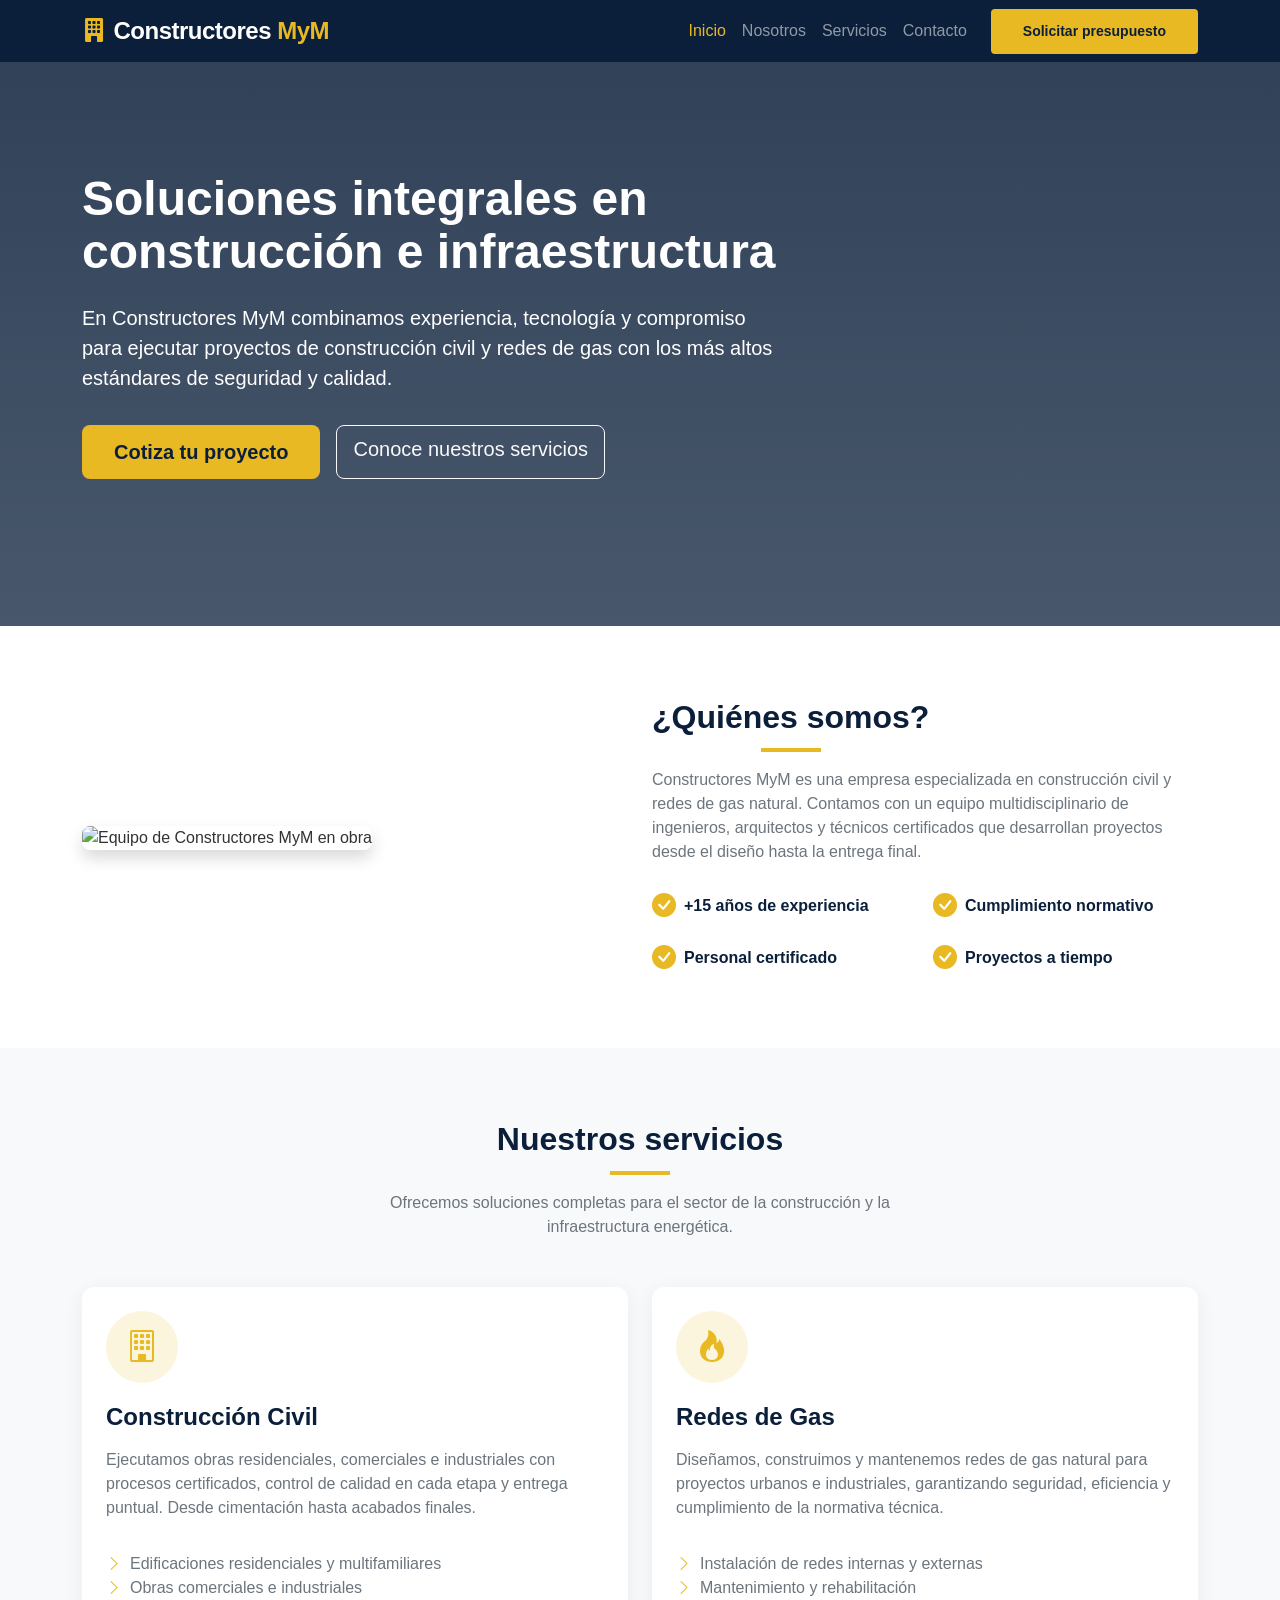
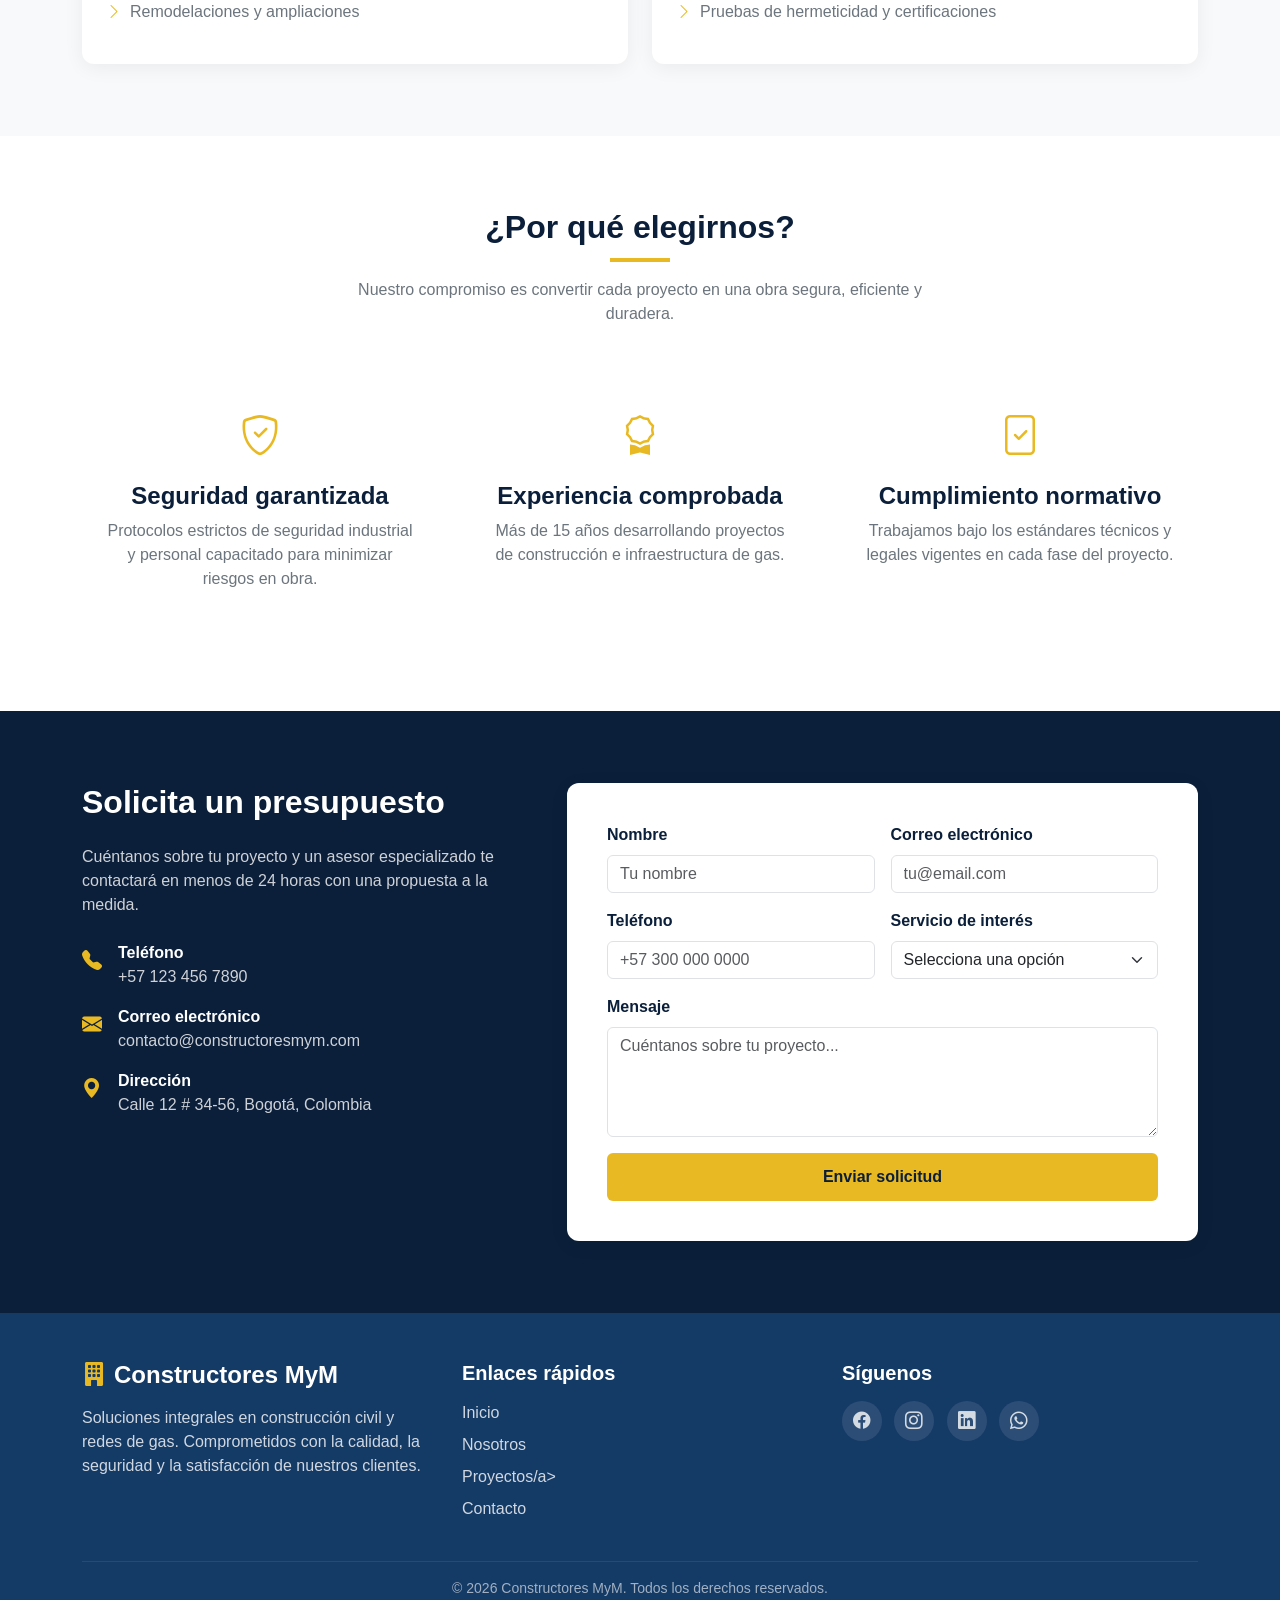
==== inicio/index.html @ 05b32c4f "guardar" ====
<!DOCTYPE html>
<html lang="es">
<head>
  <meta charset="UTF-8">
  <meta name="viewport" content="width=device-width, initial-scale=1.0">
  <title>Constructores MyM | Construcción Civil y Redes de Gas</title>
  <meta name="description" content="Constructores MyM: soluciones integrales en construcción civil e infraestructura de redes de gas. Experiencia, seguridad y cumplimiento normativo.">
  <link href="https://cdn.jsdelivr.net/npm/bootstrap@5.3.3/dist/css/bootstrap.min.css" rel="stylesheet">
  <link rel="stylesheet" href="https://cdn.jsdelivr.net/npm/bootstrap-icons@1.11.3/font/bootstrap-icons.min.css">
  <style>
    :root {
      --color-navy: #0b1f3a;
      --color-navy-light: #143a66;
      --color-gold: #e8b923;
      --color-gray: #6c757d;
      --color-light: #f8f9fa;
      --color-white: #ffffff;
    }
        .top-banner {
            background-color: var(--color-rojo);
            color: #FFFFFF;
            overflow: hidden;
            white-space: nowrap;
            padding: 4px 0;
            font-size: 0.75rem;
            font-weight: 600;
            letter-spacing: 0.5px;
        }
    
    body {
      font-family: 'Segoe UI', Tahoma, Geneva, Verdana, sans-serif;
      color: #333;
      background-color: var(--color-white);
    }

    .bg-navy { background-color: var(--color-navy) !important; }
    .bg-navy-light { background-color: var(--color-navy-light) !important; }
    .bg-gold { background-color: var(--color-gold) !important; }
    .text-gold { color: var(--color-gold) !important; }
    .text-navy { color: var(--color-navy) !important; }
    .text-gray { color: var(--color-gray) !important; }

    .navbar-brand {
      font-weight: 700;
      font-size: 1.5rem;
      letter-spacing: -0.5px;
    }

    .nav-link {
      font-weight: 500;
      transition: color 0.2s ease;
    }

    .nav-link:hover, .nav-link.active {
      color: var(--color-gold) !important;
    }

    .hero {
      position: relative;
      min-height: 600px;
      background: linear-gradient(rgba(11, 31, 58, 0.85), rgba(11, 31, 58, 0.75)), url('https://images.unsplash.com/photo-1504307651254-35680f356dfd?ixlib=rb-4.0.3&auto=format&fit=crop&w=1920&q=80') center/cover no-repeat;
      display: flex;
      align-items: center;
      color: var(--color-white);
    }

    .hero-title {
      font-size: 3rem;
      font-weight: 800;
      line-height: 1.1;
      margin-bottom: 1.5rem;
    }

    .hero-lead {
      font-size: 1.25rem;
      font-weight: 300;
      max-width: 700px;
      margin-bottom: 2rem;
    }

    .btn-gold {
      background-color: var(--color-gold);
      color: var(--color-navy);
      font-weight: 700;
      padding: 0.75rem 2rem;
      border: none;
      transition: transform 0.2s ease, box-shadow 0.2s ease;
    }

    .btn-gold:hover {
      transform: translateY(-2px);
      box-shadow: 0 8px 20px rgba(232, 185, 35, 0.35);
      color: var(--color-navy);
    }

    .btn-outline-navy {
      color: var(--color-navy);
      border: 2px solid var(--color-navy);
      font-weight: 600;
      padding: 0.6rem 1.5rem;
      transition: all 0.2s ease;
    }

    .btn-outline-navy:hover {
      background-color: var(--color-navy);
      color: var(--color-white);
    }

    .section-title {
      font-weight: 800;
      color: var(--color-navy);
      position: relative;
      display: inline-block;
      margin-bottom: 1rem;
    }

    .section-title::after {
      content: '';
      display: block;
      width: 60px;
      height: 4px;
      background-color: var(--color-gold);
      margin: 0.75rem auto 0;
    }

    .service-card {
      border: none;
      border-radius: 0.75rem;
      box-shadow: 0 4px 20px rgba(0, 0, 0, 0.06);
      transition: transform 0.25s ease, box-shadow 0.25s ease;
      height: 100%;
    }

    .service-card:hover {
      transform: translateY(-6px);
      box-shadow: 0 12px 30px rgba(0, 0, 0, 0.12);
    }

    .service-icon {
      width: 72px;
      height: 72px;
      border-radius: 50%;
      background-color: rgba(232, 185, 35, 0.15);
      color: var(--color-gold);
      display: flex;
      align-items: center;
      justify-content: center;
      font-size: 2rem;
      margin-bottom: 1.25rem;
    }

    .why-card {
      text-align: center;
      padding: 2rem 1.5rem;
    }

    .why-icon {
      font-size: 2.5rem;
      color: var(--color-gold);
      margin-bottom: 1rem;
    }

    .contact-form {
      background-color: var(--color-white);
      border-radius: 0.75rem;
      box-shadow: 0 4px 20px rgba(0, 0, 0, 0.06);
      padding: 2.5rem;
    }

    .form-control:focus {
      border-color: var(--color-gold);
      box-shadow: 0 0 0 0.25rem rgba(232, 185, 35, 0.25);
    }

    footer {
      color: rgba(255, 255, 255, 0.8);
    }

    footer a {
      color: rgba(255, 255, 255, 0.8);
      text-decoration: none;
      transition: color 0.2s ease;
    }

    footer a:hover {
      color: var(--color-gold);
    }

    .social-icon {
      width: 40px;
      height: 40px;
      border-radius: 50%;
      background-color: rgba(255, 255, 255, 0.1);
      display: inline-flex;
      align-items: center;
      justify-content: center;
      font-size: 1.1rem;
      margin-right: 0.5rem;
      transition: background-color 0.2s ease, color 0.2s ease;
    }

    .social-icon:hover {
      background-color: var(--color-gold);
      color: var(--color-navy);
    }

    @media (max-width: 768px) {
      .hero-title {
        font-size: 2.25rem;
      }
      .hero-lead {
        font-size: 1.1rem;
      }
      .hero {
        min-height: 500px;
      }
    }
  </style>
</head>
<body>
      <div class="top-banner">
        <div class="marquee-track">
            <!-- Se duplica el contenido para lograr el loop infinito sin saltos -->
            <span>servimos con el corazon</span>
            <span>servimos con el corazon</span>
            <span>servimos con el corazon</span>
            <span>servimos con el corazon</span>
            <span>servimos con el corazon</span>
            <span>servimos con el corazon</span>
            <span>servimos con el corazon</span>
            <span>servimos con el corazon</span>
            <span>servimos con el corazon</span>
            <span>servimos con el corazon</span>
            <span>servimos con el corazon</span>
            <span>servimos con el corazon</span>
        </div>
    </div>
  <!-- Navbar -->
  <nav class="navbar navbar-expand-lg navbar-dark bg-navy fixed-top">
    <div class="container">
      <a class="navbar-brand" href="#">
        <i class="bi bi-building-fill text-gold me-2"></i>Constructores <span class="text-gold">MyM</span>
      </a>
      <button class="navbar-toggler" type="button" data-bs-toggle="collapse" data-bs-target="#navbarNav">
        <span class="navbar-toggler-icon"></span>
      </button>
      <div class="collapse navbar-collapse" id="navbarNav">
        <ul class="navbar-nav ms-auto">
          <li class="nav-item"><a class="nav-link active" href="#inicio">Inicio</a></li>
          <li class="nav-item"><a class="nav-link" href="#nosotros">Nosotros</a></li>
          <li class="nav-item"><a class="nav-link" href="#servicios">Servicios</a></li>
          <li class="nav-item"><a class="nav-link" href="#contacto">Contacto</a></li>
        </ul>
        <a href="#contacto" class="btn btn-gold btn-sm ms-lg-3 mt-2 mt-lg-0">Solicitar presupuesto</a>
      </div>
    </div>
  </nav>

  <!-- Hero Section -->
  <section id="inicio" class="hero">
    <div class="container">
      <div class="row">
        <div class="col-lg-8">
          <h1 class="hero-title">Soluciones integrales en construcción e infraestructura</h1>
          <p class="hero-lead">
            En Constructores MyM combinamos experiencia, tecnología y compromiso para ejecutar proyectos de construcción civil y redes de gas con los más altos estándares de seguridad y calidad.
          </p>
          <div class="d-flex flex-wrap gap-3">
            <a href="#contacto" class="btn btn-gold btn-lg">Cotiza tu proyecto</a>
            <a href="#servicios" class="btn btn-outline-light btn-lg">Conoce nuestros servicios</a>
          </div>
        </div>
      </div>
    </div>
  </section>

  <!-- Nosotros -->
  <section id="nosotros" class="py-5">
    <div class="container py-4">
      <div class="row align-items-center">
        <div class="col-lg-6 mb-4 mb-lg-0">
          <img src="https://images.unsplash.com/photo-1581578731117-104f2a41248b?ixlib=rb-4.0.3&auto=format&fit=crop&w=800&q=80" alt="Equipo de Constructores MyM en obra" class="img-fluid rounded-3 shadow">
        </div>
        <div class="col-lg-6">
          <h2 class="section-title text-start">¿Quiénes somos?</h2>
          <p class="text-gray mb-4">
            Constructores MyM es una empresa especializada en construcción civil y redes de gas natural. Contamos con un equipo multidisciplinario de ingenieros, arquitectos y técnicos certificados que desarrollan proyectos desde el diseño hasta la entrega final.
          </p>
          <div class="row g-3">
            <div class="col-6">
              <div class="d-flex align-items-center">
                <i class="bi bi-check-circle-fill text-gold fs-4 me-2"></i>
                <span class="fw-semibold text-navy">+15 años de experiencia</span>
              </div>
            </div>
            <div class="col-6">
              <div class="d-flex align-items-center">
                <i class="bi bi-check-circle-fill text-gold fs-4 me-2"></i>
                <span class="fw-semibold text-navy">Cumplimiento normativo</span>
              </div>
            </div>
            <div class="col-6">
              <div class="d-flex align-items-center">
                <i class="bi bi-check-circle-fill text-gold fs-4 me-2"></i>
                <span class="fw-semibold text-navy">Personal certificado</span>
              </div>
            </div>
            <div class="col-6">
              <div class="d-flex align-items-center">
                <i class="bi bi-check-circle-fill text-gold fs-4 me-2"></i>
                <span class="fw-semibold text-navy">Proyectos a tiempo</span>
              </div>
            </div>
          </div>
        </div>
      </div>
    </div>
  </section>

  <!-- Servicios -->
  <section id="servicios" class="py-5 bg-light">
    <div class="container py-4">
      <div class="text-center mb-5">
        <h2 class="section-title">Nuestros servicios</h2>
        <p class="text-gray mx-auto" style="max-width: 600px;">
          Ofrecemos soluciones completas para el sector de la construcción y la infraestructura energética.
        </p>
      </div>
      <div class="row g-4">
        <div class="col-md-6">
          <div class="card service-card p-4">
            <div class="service-icon">
              <i class="bi bi-building"></i>
            </div>
            <h3 class="h4 text-navy fw-bold mb-3">Construcción Civil</h3>
            <p class="text-gray">
              Ejecutamos obras residenciales, comerciales e industriales con procesos certificados, control de calidad en cada etapa y entrega puntual. Desde cimentación hasta acabados finales.
            </p>
            <ul class="list-unstyled mt-3 text-gray">
              <li><i class="bi bi-chevron-right text-gold me-2"></i>Edificaciones residenciales y multifamiliares</li>
              <li><i class="bi bi-chevron-right text-gold me-2"></i>Obras comerciales e industriales</li>
              <li><i class="bi bi-chevron-right text-gold me-2"></i>Remodelaciones y ampliaciones</li>
            </ul>
          </div>
        </div>
        <div class="col-md-6">
          <div class="card service-card p-4">
            <div class="service-icon">
              <i class="bi bi-fire"></i>
            </div>
            <h3 class="h4 text-navy fw-bold mb-3">Redes de Gas</h3>
            <p class="text-gray">
              Diseñamos, construimos y mantenemos redes de gas natural para proyectos urbanos e industriales, garantizando seguridad, eficiencia y cumplimiento de la normativa técnica.
            </p>
            <ul class="list-unstyled mt-3 text-gray">
              <li><i class="bi bi-chevron-right text-gold me-2"></i>Instalación de redes internas y externas</li>
              <li><i class="bi bi-chevron-right text-gold me-2"></i>Mantenimiento y rehabilitación</li>
              <li><i class="bi bi-chevron-right text-gold me-2"></i>Pruebas de hermeticidad y certificaciones</li>
            </ul>
          </div>
        </div>
      </div>
    </div>
  </section>

  <!-- Por qué elegirnos -->
  <section class="py-5">
    <div class="container py-4">
      <div class="text-center mb-5">
        <h2 class="section-title">¿Por qué elegirnos?</h2>
        <p class="text-gray mx-auto" style="max-width: 600px;">
          Nuestro compromiso es convertir cada proyecto en una obra segura, eficiente y duradera.
        </p>
      </div>
      <div class="row g-4">
        <div class="col-md-4">
          <div class="why-card">
            <div class="why-icon"><i class="bi bi-shield-check"></i></div>
            <h4 class="text-navy fw-bold">Seguridad garantizada</h4>
            <p class="text-gray">Protocolos estrictos de seguridad industrial y personal capacitado para minimizar riesgos en obra.</p>
          </div>
        </div>
        <div class="col-md-4">
          <div class="why-card">
            <div class="why-icon"><i class="bi bi-award"></i></div>
            <h4 class="text-navy fw-bold">Experiencia comprobada</h4>
            <p class="text-gray">Más de 15 años desarrollando proyectos de construcción e infraestructura de gas.</p>
          </div>
        </div>
        <div class="col-md-4">
          <div class="why-card">
            <div class="why-icon"><i class="bi bi-file-check"></i></div>
            <h4 class="text-navy fw-bold">Cumplimiento normativo</h4>
            <p class="text-gray">Trabajamos bajo los estándares técnicos y legales vigentes en cada fase del proyecto.</p>
          </div>
        </div>
      </div>
    </div>
  </section>

  <!-- Contacto -->
  <section id="contacto" class="py-5 bg-navy text-white">
    <div class="container py-4">
      <div class="row g-5">
        <div class="col-lg-5">
          <h2 class="fw-bold mb-4">Solicita un presupuesto</h2>
          <p class="mb-4" style="color: rgba(255,255,255,0.8);">
            Cuéntanos sobre tu proyecto y un asesor especializado te contactará en menos de 24 horas con una propuesta a la medida.
          </p>
          <div class="d-flex align-items-start mb-3">
            <i class="bi bi-telephone-fill text-gold fs-5 me-3 mt-1"></i>
            <div>
              <div class="fw-semibold">Teléfono</div>
              <div style="color: rgba(255,255,255,0.8);">+57 123 456 7890</div>
            </div>
          </div>
          <div class="d-flex align-items-start mb-3">
            <i class="bi bi-envelope-fill text-gold fs-5 me-3 mt-1"></i>
            <div>
              <div class="fw-semibold">Correo electrónico</div>
              <div style="color: rgba(255,255,255,0.8);">contacto@constructoresmym.com</div>
            </div>
          </div>
          <div class="d-flex align-items-start">
            <i class="bi bi-geo-alt-fill text-gold fs-5 me-3 mt-1"></i>
            <div>
              <div class="fw-semibold">Dirección</div>
              <div style="color: rgba(255,255,255,0.8);">Calle 12 # 34-56, Bogotá, Colombia</div>
            </div>
          </div>
        </div>
        <div class="col-lg-7">
          <form class="contact-form">
            <div class="row g-3">
              <div class="col-md-6">
                <label for="nombre" class="form-label text-navy fw-semibold">Nombre</label>
                <input type="text" class="form-control" id="nombre" placeholder="Tu nombre" required>
              </div>
              <div class="col-md-6">
                <label for="email" class="form-label text-navy fw-semibold">Correo electrónico</label>
                <input type="email" class="form-control" id="email" placeholder="tu@email.com" required>
              </div>
              <div class="col-md-6">
                <label for="telefono" class="form-label text-navy fw-semibold">Teléfono</label>
                <input type="tel" class="form-control" id="telefono" placeholder="+57 300 000 0000">
              </div>
              <div class="col-md-6">
                <label for="servicio" class="form-label text-navy fw-semibold">Servicio de interés</label>
                <select class="form-select" id="servicio">
                  <option selected>Selecciona una opción</option>
                  <option>Construcción Civil</option>
                  <option>Redes de Gas</option>
                  <option>Otro</option>
                </select>
              </div>
              <div class="col-12">
                <label for="mensaje" class="form-label text-navy fw-semibold">Mensaje</label>
                <textarea class="form-control" id="mensaje" rows="4" placeholder="Cuéntanos sobre tu proyecto..."></textarea>
              </div>
              <div class="col-12">
                <button type="submit" class="btn btn-gold w-100">Enviar solicitud</button>
              </div>
            </div>
          </form>
        </div>
      </div>
    </div>
  </section>

  <!-- Footer -->
  <footer class="bg-navy-light pt-5 pb-4">
    <div class="container">
      <div class="row g-4">
        <div class="col-lg-4">
          <h4 class="fw-bold text-white mb-3">
            <i class="bi bi-building-fill text-gold me-2"></i>Constructores MyM
          </h4>
          <p>
            Soluciones integrales en construcción civil y redes de gas. Comprometidos con la calidad, la seguridad y la satisfacción de nuestros clientes.
          </p>
        </div>
        <div class="col-lg-4">
          <h5 class="fw-bold text-white mb-3">Enlaces rápidos</h5>
          <ul class="list-unstyled">
            <li class="mb-2"><a href="#inicio">Inicio</a></li>
            <li class="mb-2"><a href="#nosotros">Nosotros</a></li>
            <li class="mb-2"><a href="#servicios">Proyectos/a></li>
            <li class="mb-2"><a href="#contacto">Contacto</a></li>
          </ul>
        </div>
        <div class="col-lg-4">
          <h5 class="fw-bold text-white mb-3">Síguenos</h5>
          <a href="#" class="social-icon" aria-label="Facebook"><i class="bi bi-facebook"></i></a>
          <a href="#" class="social-icon" aria-label="Instagram"><i class="bi bi-instagram"></i></a>
          <a href="#" class="social-icon" aria-label="LinkedIn"><i class="bi bi-linkedin"></i></a>
          <a href="#" class="social-icon" aria-label="WhatsApp"><i class="bi bi-whatsapp"></i></a>
        </div>
      </div>
      <hr class="border-secondary mt-4">
      <div class="text-center small" style="color: rgba(255,255,255,0.6);">
        © 2026 Constructores MyM. Todos los derechos reservados.
      </div>
    </div>
  </footer>

  <script src="https://cdn.jsdelivr.net/npm/bootstrap@5.3.3/dist/js/bootstrap.bundle.min.js"></script>
</body>
</html>
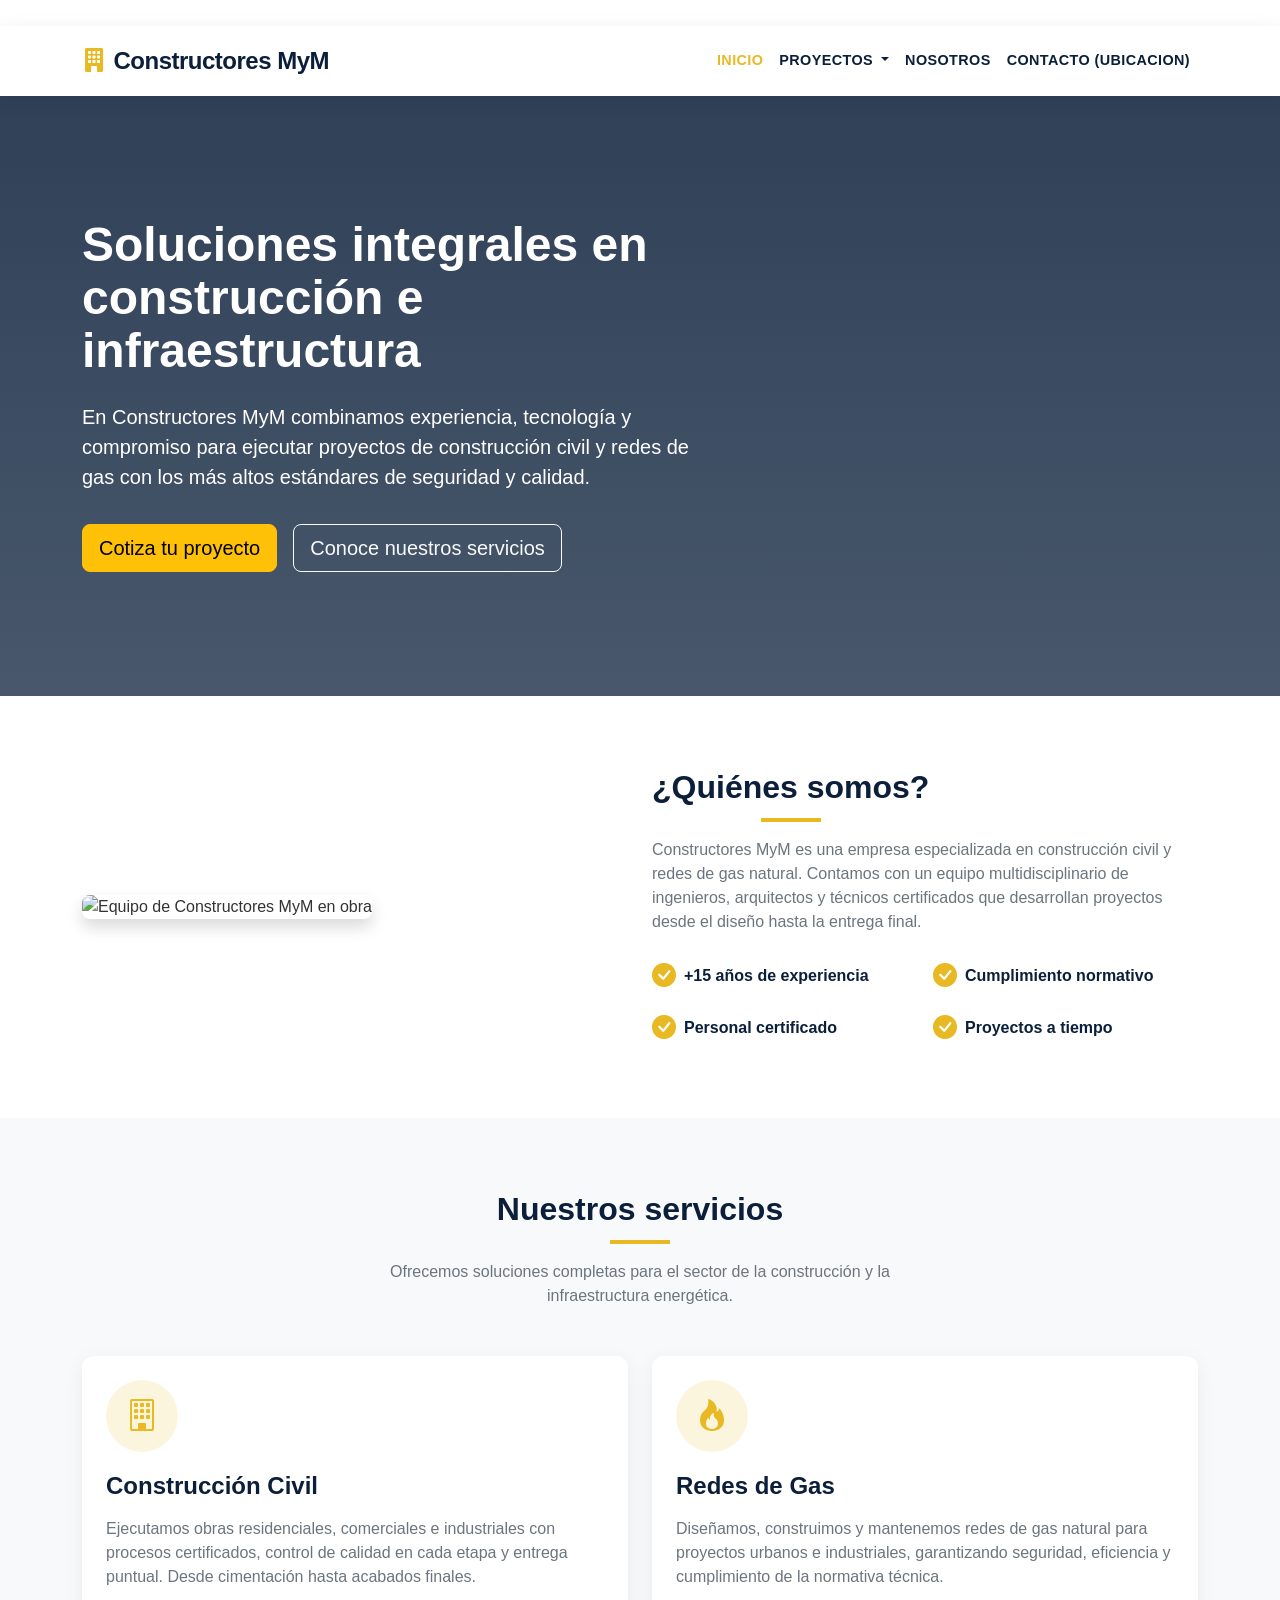
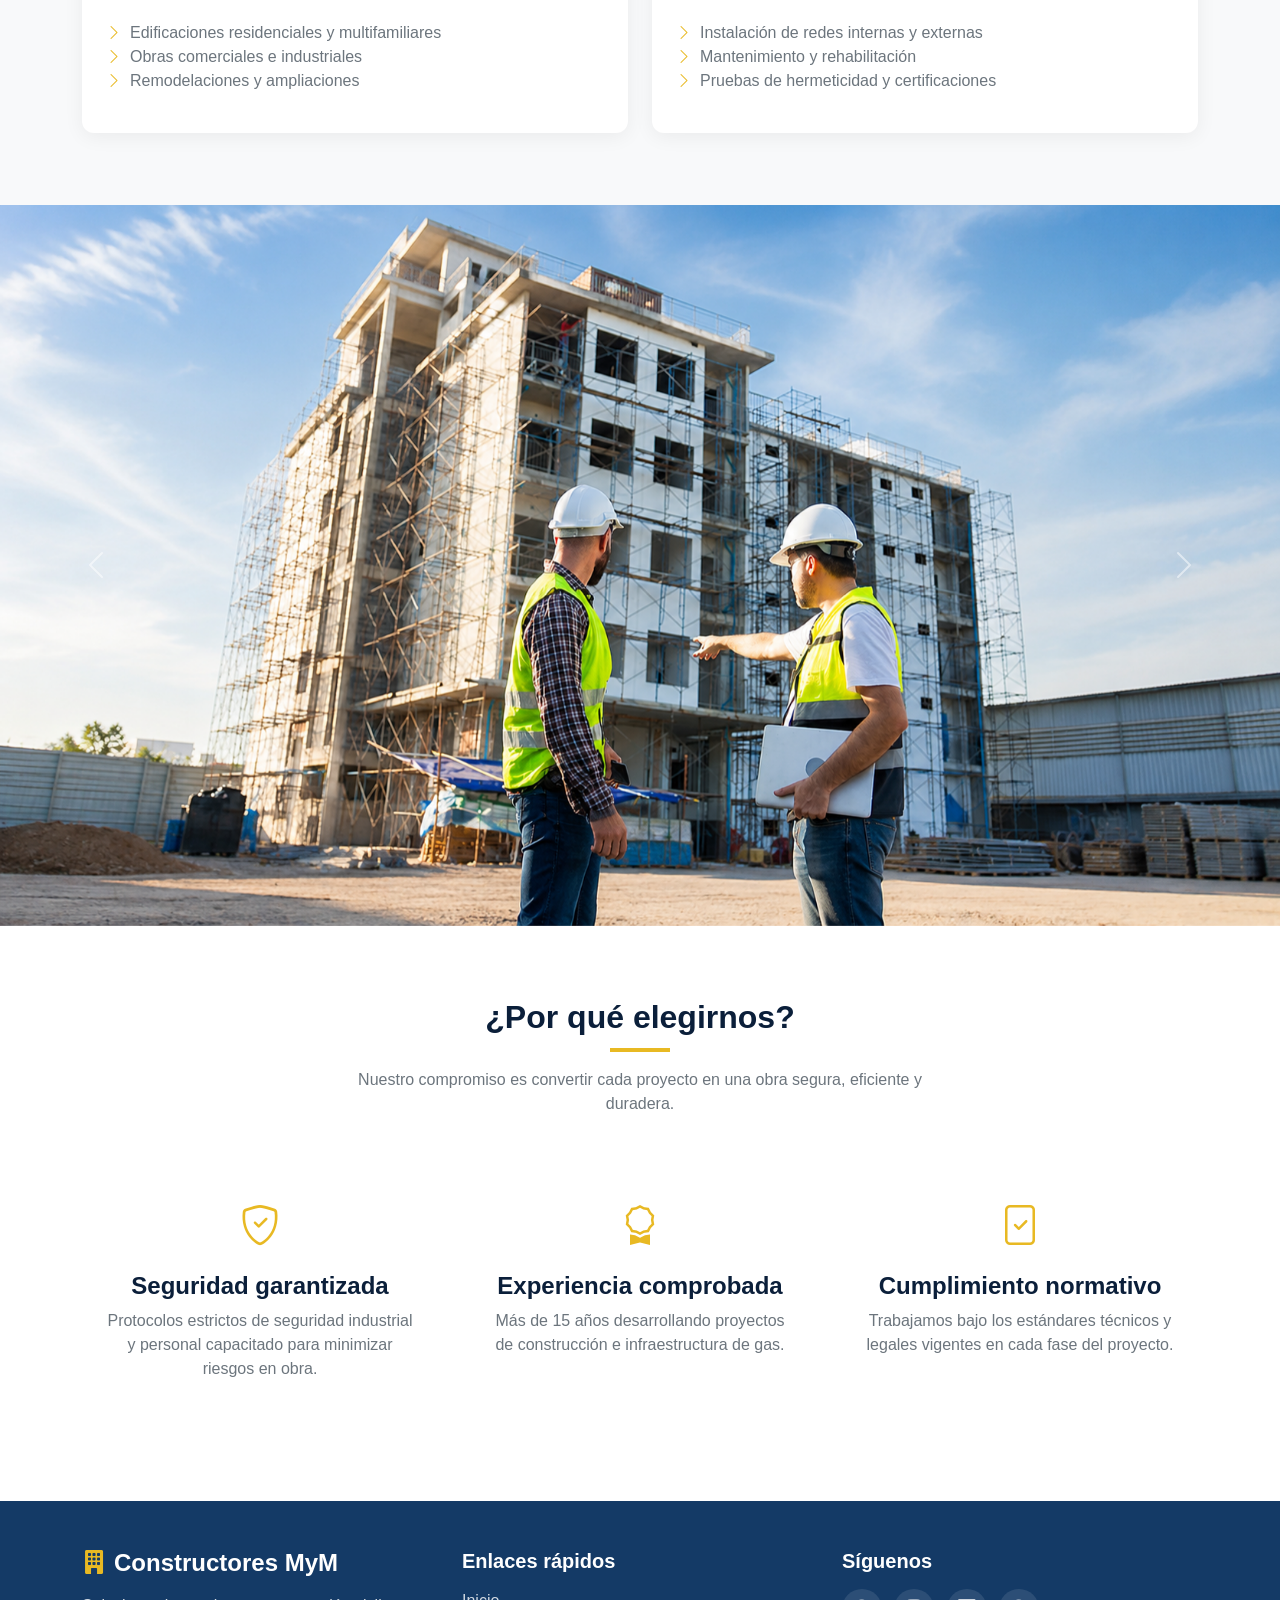
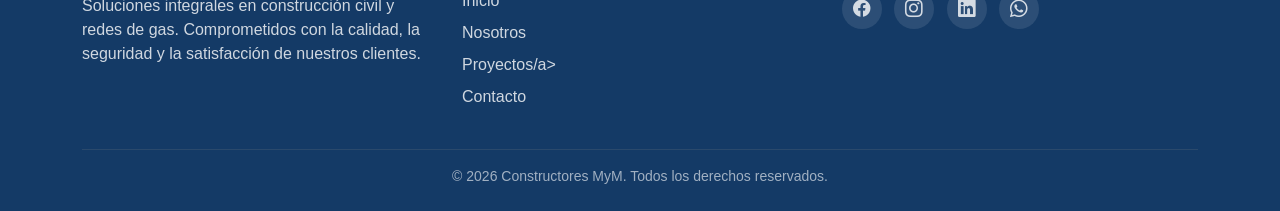
==== commit cab0d27d: "guardar" ====
--- a/inicio/index.html
+++ b/inicio/index.html
@@ -46,6 +46,22 @@
       letter-spacing: -0.5px;
     }
 
+    .main-navbar {
+      background-color: var(--color-white);
+      box-shadow: 0 4px 18px rgba(11, 31, 58, 0.08);
+      position: sticky;
+      top: 0;
+      z-index: 1030;
+    }
+
+    .main-navbar .navbar-brand {
+      color: var(--color-navy);
+    }
+
+    .main-navbar .navbar-brand i {
+      color: var(--color-gold);
+    }
+
     .nav-link {
       font-weight: 500;
       transition: color 0.2s ease;
@@ -53,6 +69,76 @@
 
     .nav-link:hover, .nav-link.active {
       color: var(--color-gold) !important;
+    }
+
+    .main-navbar .nav-link {
+      color: var(--color-navy);
+      font-weight: 700;
+      padding: 1rem 0.9rem;
+      text-transform: uppercase;
+      font-size: 0.9rem;
+      letter-spacing: 0.4px;
+    }
+
+    .main-navbar .dropdown-menu {
+      border: 0;
+      border-radius: 0;
+      box-shadow: 0 12px 30px rgba(11, 31, 58, 0.16);
+      padding: 0.55rem 0;
+      margin-top: 0;
+      min-width: 220px;
+    }
+
+    .main-navbar .dropdown-item {
+      color: var(--color-navy);
+      font-weight: 600;
+      padding: 0.7rem 1rem;
+    }
+
+    .main-navbar .dropdown-item:hover,
+    .main-navbar .dropdown-item:focus {
+      background-color: rgba(232, 185, 35, 0.16);
+      color: var(--color-navy);
+    }
+
+    .dropdown-submenu {
+      position: relative;
+    }
+
+    .dropdown-submenu > .dropdown-menu {
+      top: 0;
+      left: 100%;
+      margin-left: 0.1rem;
+    }
+
+    .dropdown-submenu > .dropdown-toggle::after {
+      float: right;
+      margin-top: 0.55rem;
+      transform: rotate(-90deg);
+    }
+
+    @media (min-width: 992px) {
+      .main-navbar .dropdown:hover > .dropdown-menu,
+      .dropdown-submenu:hover > .dropdown-menu {
+        display: block;
+      }
+    }
+
+    @media (max-width: 991.98px) {
+      .main-navbar .nav-link {
+        padding: 0.75rem 0;
+      }
+
+      .dropdown-submenu > .dropdown-menu {
+        position: static;
+        margin-left: 1rem;
+        box-shadow: none;
+        border-left: 3px solid var(--color-gold);
+      }
+
+      .dropdown-submenu > .dropdown-toggle::after {
+        transform: none;
+      }
     }
 
     .hero {
@@ -236,43 +322,92 @@
         </div>
     </div>
   <!-- Navbar -->
-  <nav class="navbar navbar-expand-lg navbar-dark bg-navy fixed-top">
+  <nav class="navbar navbar-expand-lg main-navbar">
     <div class="container">
-      <a class="navbar-brand" href="#">
-        <i class="bi bi-building-fill text-gold me-2"></i>Constructores <span class="text-gold">MyM</span>
+      <a class="navbar-brand d-flex align-items-center" href="#inicio">
+        <i class="bi bi-building-fill me-2"></i>
+        Constructores MyM
       </a>
-      <button class="navbar-toggler" type="button" data-bs-toggle="collapse" data-bs-target="#navbarNav">
+      <button class="navbar-toggler" type="button" data-bs-toggle="collapse" data-bs-target="#menuPrincipal" aria-controls="menuPrincipal" aria-expanded="false" aria-label="Abrir menu">
         <span class="navbar-toggler-icon"></span>
       </button>
-      <div class="collapse navbar-collapse" id="navbarNav">
-        <ul class="navbar-nav ms-auto">
-          <li class="nav-item"><a class="nav-link active" href="#inicio">Inicio</a></li>
-          <li class="nav-item"><a class="nav-link" href="#nosotros">Nosotros</a></li>
-          <li class="nav-item"><a class="nav-link" href="#servicios">Servicios</a></li>
-          <li class="nav-item"><a class="nav-link" href="#contacto">Contacto</a></li>
+      <div class="collapse navbar-collapse" id="menuPrincipal">
+        <ul class="navbar-nav ms-auto mb-2 mb-lg-0">
+          <li class="nav-item">
+            <a class="nav-link active" aria-current="page" href="#inicio">Inicio</a>
+          </li>
+          <li class="nav-item dropdown">
+            <a class="nav-link dropdown-toggle" href="#servicios" id="menuProyectos" role="button" data-bs-toggle="dropdown" aria-expanded="false">
+              Proyectos
+            </a>
+            <ul class="dropdown-menu" aria-labelledby="menuProyectos">
+              <li class="dropdown-submenu">
+                <a class="dropdown-item dropdown-toggle" href="#servicios">Calles</a>
+                <ul class="dropdown-menu">
+                  <li><a class="dropdown-item" href="#servicios">Pavimentacion</a></li>
+                  <li><a class="dropdown-item" href="#servicios">Andenes</a></li>
+                </ul>
+              </li>
+              <li class="dropdown-submenu">
+                <a class="dropdown-item dropdown-toggle" href="#servicios">Tuberias</a>
+                <ul class="dropdown-menu">
+                  <li><a class="dropdown-item" href="#servicios">Redes de gas</a></li>
+                  <li><a class="dropdown-item" href="#servicios">Redes hidraulicas</a></li>
+                </ul>
+              </li>
+              <li><a class="dropdown-item" href="#servicios">Otras cosas</a></li>
+            </ul>
+          </li>
+          <li class="nav-item">
+            <a class="nav-link" href="#nosotros">Nosotros</a>
+          </li>
+          <li class="nav-item">
+            <a class="nav-link" href="#contacto">Contacto (ubicacion)</a>
+          </li>
         </ul>
-        <a href="#contacto" class="btn btn-gold btn-sm ms-lg-3 mt-2 mt-lg-0">Solicitar presupuesto</a>
       </div>
     </div>
   </nav>
 
+
   <!-- Hero Section -->
-  <section id="inicio" class="hero">
-    <div class="container">
-      <div class="row">
-        <div class="col-lg-8">
-          <h1 class="hero-title">Soluciones integrales en construcción e infraestructura</h1>
-          <p class="hero-lead">
-            En Constructores MyM combinamos experiencia, tecnología y compromiso para ejecutar proyectos de construcción civil y redes de gas con los más altos estándares de seguridad y calidad.
-          </p>
-          <div class="d-flex flex-wrap gap-3">
-            <a href="#contacto" class="btn btn-gold btn-lg">Cotiza tu proyecto</a>
-            <a href="#servicios" class="btn btn-outline-light btn-lg">Conoce nuestros servicios</a>
-          </div>
-        </div>
-      </div>
-    </div>
-  </section>
+<section id="inicio" class="hero d-flex align-items-center">
+
+  <div class="hero-overlay"></div>
+
+  <div class="container position-relative">
+
+    <div class="row">
+
+      <div class="col-lg-7">
+
+        <h1 class="hero-title">
+          Soluciones integrales en construcción e infraestructura
+        </h1>
+
+        <p class="hero-lead">
+          En Constructores MyM combinamos experiencia, tecnología y compromiso para ejecutar proyectos de construcción civil y redes de gas con los más altos estándares de seguridad y calidad.
+        </p>
+
+        <div class="d-flex flex-wrap gap-3 mt-4">
+
+          <a href="#contacto" class="btn btn-warning btn-lg">
+            Cotiza tu proyecto
+          </a>
+
+          <a href="#servicios" class="btn btn-outline-light btn-lg">
+            Conoce nuestros servicios
+          </a>
+
+        </div>
+
+      </div>
+
+    </div>
+
+  </div>
+
+</section>
 
   <!-- Nosotros -->
   <section id="nosotros" class="py-5">
@@ -361,7 +496,32 @@
         </div>
       </div>
     </div>
+
+    <!-- Carrusel -->
+
   </section>
+  <div id="carouselExampleControlsNoTouching" class="carousel slide" data-bs-touch="false" data-bs-interval="false">
+  <div class="carousel-inner">
+    <div class="carousel-item active">
+      <img src="../imagenes/imagen1.png" class="d-block w-100" alt="...">
+    </div>
+    <div class="carousel-item">
+      <img src="../imagenes/imagen2.png" class="d-block w-100" alt="...">
+    </div>
+    <div class="carousel-item">
+      <img src="../imagenes/imagen3.png" class="d-block w-100" alt="...">
+    </div>
+  </div>
+  <button class="carousel-control-prev" type="button" data-bs-target="#carouselExampleControlsNoTouching" data-bs-slide="prev">
+    <span class="carousel-control-prev-icon" aria-hidden="true"></span>
+    <span class="visually-hidden">Previous</span>
+  </button>
+  <button class="carousel-control-next" type="button" data-bs-target="#carouselExampleControlsNoTouching" data-bs-slide="next">
+    <span class="carousel-control-next-icon" aria-hidden="true"></span>
+    <span class="visually-hidden">Next</span>
+  </button>
+
+</div>
 
   <!-- Por qué elegirnos -->
   <section class="py-5">
@@ -398,77 +558,9 @@
     </div>
   </section>
 
-  <!-- Contacto -->
-  <section id="contacto" class="py-5 bg-navy text-white">
-    <div class="container py-4">
-      <div class="row g-5">
-        <div class="col-lg-5">
-          <h2 class="fw-bold mb-4">Solicita un presupuesto</h2>
-          <p class="mb-4" style="color: rgba(255,255,255,0.8);">
-            Cuéntanos sobre tu proyecto y un asesor especializado te contactará en menos de 24 horas con una propuesta a la medida.
-          </p>
-          <div class="d-flex align-items-start mb-3">
-            <i class="bi bi-telephone-fill text-gold fs-5 me-3 mt-1"></i>
-            <div>
-              <div class="fw-semibold">Teléfono</div>
-              <div style="color: rgba(255,255,255,0.8);">+57 123 456 7890</div>
-            </div>
-          </div>
-          <div class="d-flex align-items-start mb-3">
-            <i class="bi bi-envelope-fill text-gold fs-5 me-3 mt-1"></i>
-            <div>
-              <div class="fw-semibold">Correo electrónico</div>
-              <div style="color: rgba(255,255,255,0.8);">contacto@constructoresmym.com</div>
-            </div>
-          </div>
-          <div class="d-flex align-items-start">
-            <i class="bi bi-geo-alt-fill text-gold fs-5 me-3 mt-1"></i>
-            <div>
-              <div class="fw-semibold">Dirección</div>
-              <div style="color: rgba(255,255,255,0.8);">Calle 12 # 34-56, Bogotá, Colombia</div>
-            </div>
-          </div>
-        </div>
-        <div class="col-lg-7">
-          <form class="contact-form">
-            <div class="row g-3">
-              <div class="col-md-6">
-                <label for="nombre" class="form-label text-navy fw-semibold">Nombre</label>
-                <input type="text" class="form-control" id="nombre" placeholder="Tu nombre" required>
-              </div>
-              <div class="col-md-6">
-                <label for="email" class="form-label text-navy fw-semibold">Correo electrónico</label>
-                <input type="email" class="form-control" id="email" placeholder="tu@email.com" required>
-              </div>
-              <div class="col-md-6">
-                <label for="telefono" class="form-label text-navy fw-semibold">Teléfono</label>
-                <input type="tel" class="form-control" id="telefono" placeholder="+57 300 000 0000">
-              </div>
-              <div class="col-md-6">
-                <label for="servicio" class="form-label text-navy fw-semibold">Servicio de interés</label>
-                <select class="form-select" id="servicio">
-                  <option selected>Selecciona una opción</option>
-                  <option>Construcción Civil</option>
-                  <option>Redes de Gas</option>
-                  <option>Otro</option>
-                </select>
-              </div>
-              <div class="col-12">
-                <label for="mensaje" class="form-label text-navy fw-semibold">Mensaje</label>
-                <textarea class="form-control" id="mensaje" rows="4" placeholder="Cuéntanos sobre tu proyecto..."></textarea>
-              </div>
-              <div class="col-12">
-                <button type="submit" class="btn btn-gold w-100">Enviar solicitud</button>
-              </div>
-            </div>
-          </form>
-        </div>
-      </div>
-    </div>
-  </section>
 
   <!-- Footer -->
-  <footer class="bg-navy-light pt-5 pb-4">
+  <footer id="contacto" class="bg-navy-light pt-5 pb-4">
     <div class="container">
       <div class="row g-4">
         <div class="col-lg-4">
@@ -504,5 +596,22 @@
   </footer>
 
   <script src="https://cdn.jsdelivr.net/npm/bootstrap@5.3.3/dist/js/bootstrap.bundle.min.js"></script>
+  <script>
+    document.querySelectorAll('.dropdown-submenu > .dropdown-toggle').forEach(function (submenuToggle) {
+      submenuToggle.addEventListener('click', function (event) {
+        event.preventDefault();
+        event.stopPropagation();
+        submenuToggle.nextElementSibling.classList.toggle('show');
+      });
+    });
+
+    document.querySelectorAll('.dropdown').forEach(function (dropdown) {
+      dropdown.addEventListener('hide.bs.dropdown', function () {
+        dropdown.querySelectorAll('.dropdown-menu.show').forEach(function (submenu) {
+          submenu.classList.remove('show');
+        });
+      });
+    });
+  </script>
 </body>
-</html>+</html>
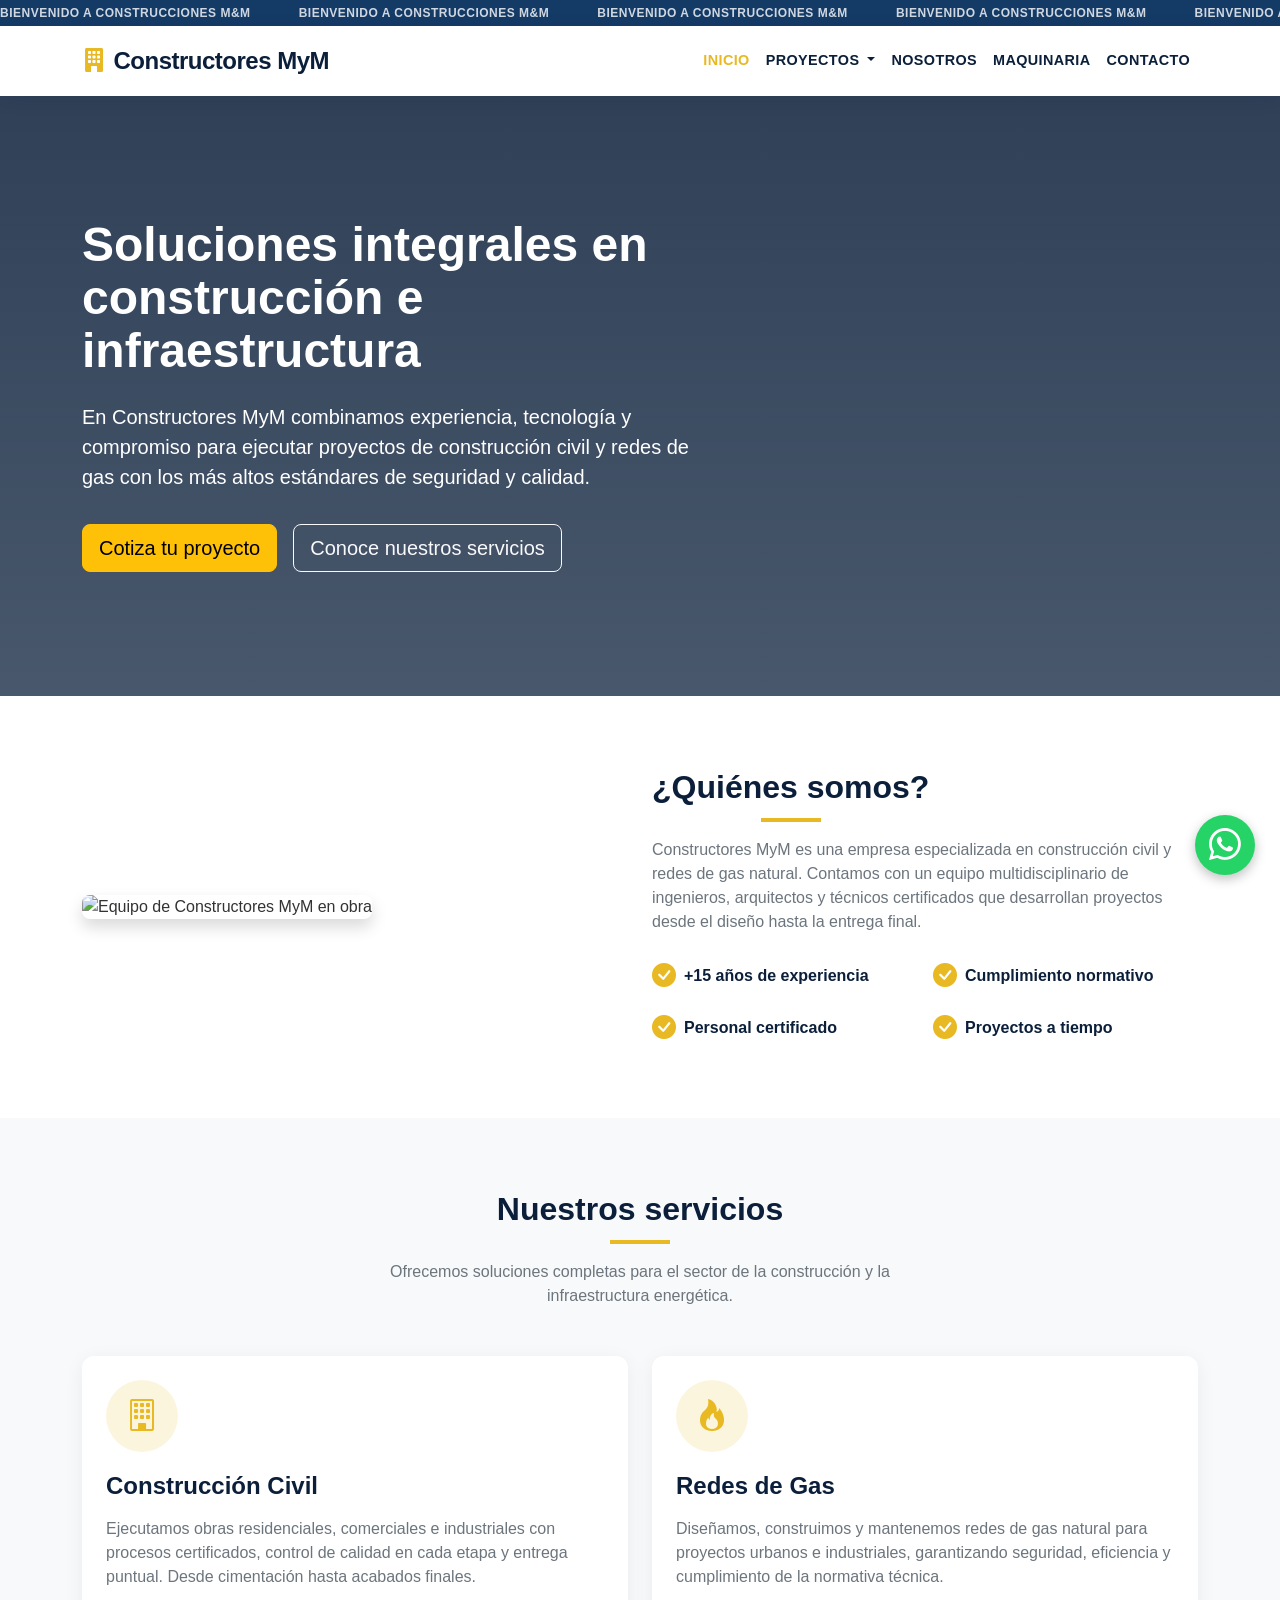
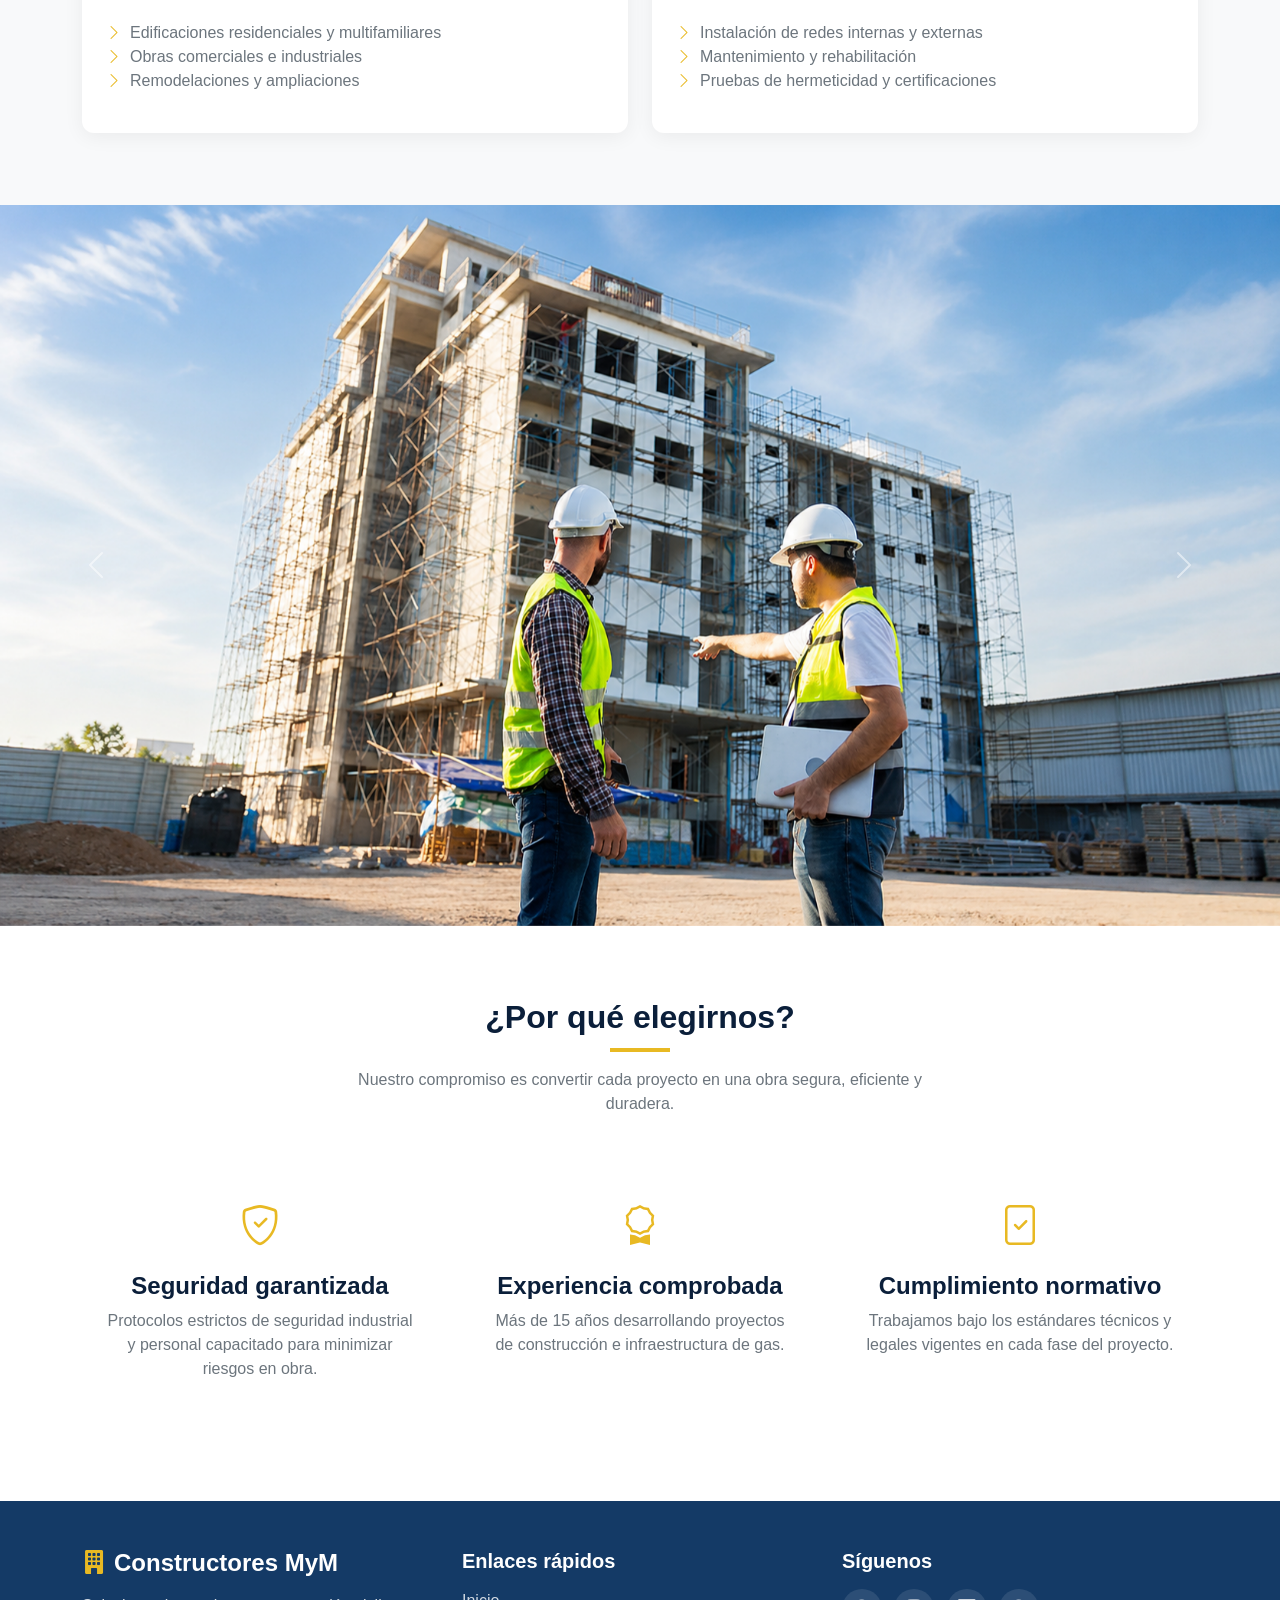
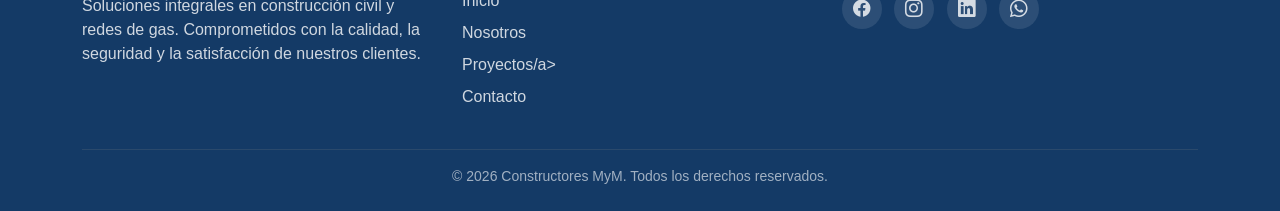
==== commit 723cb392: "guardar" ====
--- a/inicio/index.html
+++ b/inicio/index.html
@@ -17,8 +17,8 @@
       --color-white: #ffffff;
     }
         .top-banner {
-            background-color: var(--color-rojo);
-            color: #FFFFFF;
+            background-color: var(--color-navy-light);
+            color: rgba(255, 255, 255, 0.8);
             overflow: hidden;
             white-space: nowrap;
             padding: 4px 0;
@@ -191,6 +191,45 @@
       background-color: var(--color-navy);
       color: var(--color-white);
     }
+    /* Botón Flotante de WhatsApp */
+.btn-whatsapp {
+  position: fixed;
+  bottom: 25px;
+  right: 25px;
+  width: 60px;
+  height: 60px;
+  background-color: #25d366;
+  color: #ffffff !important;
+  border-radius: 50%;
+  display: flex;
+  align-items: center;
+  justify-content: center;
+  font-size: 32px;
+  box-shadow: 0 4px 12px rgba(0, 0, 0, 0.25);
+  z-index: 1050;
+  text-decoration: none;
+  transition: transform 0.3s ease, background-color 0.3s ease;
+  animation: pulse-whatsapp 2s infinite;
+}
+
+/* Efecto al pasar el mouse (Hover) */
+.btn-whatsapp:hover {
+  background-color: #20ba5a;
+  transform: scale(1.12);
+}
+
+/* Animación de onda expansiva */
+@keyframes pulse-whatsapp {
+  0% {
+    box-shadow: 0 0 0 0 rgba(37, 211, 102, 0.7);
+  }
+  70% {
+    box-shadow: 0 0 0 18px rgba(37, 211, 102, 0);
+  }
+  100% {
+    box-shadow: 0 0 0 0 rgba(37, 211, 102, 0);
+  }
+}
 
     .section-title {
       font-weight: 800;
@@ -271,6 +310,25 @@
     footer a:hover {
       color: var(--color-gold);
     }
+    :root {
+  /* ...tus variables existentes... */
+  --color-rojo: #c0392b; /* o el rojo que prefieras */
+}
+
+.marquee-track {
+  display: inline-flex;
+  animation: marquee-scroll 20s linear infinite;
+}
+
+.marquee-track span {
+  padding-right: 3rem;
+  display: inline-block;
+}
+
+@keyframes marquee-scroll {
+  0%   { transform: translateX(0); }
+  100% { transform: translateX(-50%); }
+}
 
     .social-icon {
       width: 40px;
@@ -307,24 +365,24 @@
       <div class="top-banner">
         <div class="marquee-track">
             <!-- Se duplica el contenido para lograr el loop infinito sin saltos -->
-            <span>servimos con el corazon</span>
-            <span>servimos con el corazon</span>
-            <span>servimos con el corazon</span>
-            <span>servimos con el corazon</span>
-            <span>servimos con el corazon</span>
-            <span>servimos con el corazon</span>
-            <span>servimos con el corazon</span>
-            <span>servimos con el corazon</span>
-            <span>servimos con el corazon</span>
-            <span>servimos con el corazon</span>
-            <span>servimos con el corazon</span>
-            <span>servimos con el corazon</span>
+            <span>BIENVENIDO A CONSTRUCCIONES M&M</span>
+            <span>BIENVENIDO A CONSTRUCCIONES M&M</span>
+            <span>BIENVENIDO A CONSTRUCCIONES M&M</span>
+            <span>BIENVENIDO A CONSTRUCCIONES M&M</span>
+            <span>BIENVENIDO A CONSTRUCCIONES M&M</span>
+            <span>BIENVENIDO A CONSTRUCCIONES M&M</span>
+            <span>BIENVENIDO A CONSTRUCCIONES M&M</span>
+            <span>BIENVENIDO A CONSTRUCCIONES M&M</span>
+            <span>BIENVENIDO A CONSTRUCCIONES M&M</span>
+            <span>BIENVENIDO A CONSTRUCCIONES M&M</span>
+            <span>BIENVENIDO A CONSTRUCCIONES M&M</span>
+            <span>BIEVENIDO A CONSTRUCCIONES M&M</span>
         </div>
     </div>
   <!-- Navbar -->
   <nav class="navbar navbar-expand-lg main-navbar">
     <div class="container">
-      <a class="navbar-brand d-flex align-items-center" href="#inicio">
+      <a class="navbar-brand d-flex align-items-center" href="../inicio/index2.html">
         <i class="bi bi-building-fill me-2"></i>
         Constructores MyM
       </a>
@@ -334,22 +392,22 @@
       <div class="collapse navbar-collapse" id="menuPrincipal">
         <ul class="navbar-nav ms-auto mb-2 mb-lg-0">
           <li class="nav-item">
-            <a class="nav-link active" aria-current="page" href="#inicio">Inicio</a>
+            <a class="nav-link active" aria-current="page" href="../inicio/index.html">Inicio</a>
           </li>
           <li class="nav-item dropdown">
-            <a class="nav-link dropdown-toggle" href="#servicios" id="menuProyectos" role="button" data-bs-toggle="dropdown" aria-expanded="false">
+            <a class="nav-link dropdown-toggle" href="../inicio/proyecto.html" id="menuProyectos" role="button" data-bs-toggle="dropdown" aria-expanded="false">
               Proyectos
             </a>
             <ul class="dropdown-menu" aria-labelledby="menuProyectos">
               <li class="dropdown-submenu">
-                <a class="dropdown-item dropdown-toggle" href="#servicios">Calles</a>
+                <a class="dropdown-item dropdown-toggle" href="../inicio/proyecto.html">Calles</a>
                 <ul class="dropdown-menu">
                   <li><a class="dropdown-item" href="#servicios">Pavimentacion</a></li>
                   <li><a class="dropdown-item" href="#servicios">Andenes</a></li>
                 </ul>
               </li>
               <li class="dropdown-submenu">
-                <a class="dropdown-item dropdown-toggle" href="#servicios">Tuberias</a>
+                <a class="dropdown-item dropdown-toggle" href="../inicio/proyecto.html">Tuberias</a>
                 <ul class="dropdown-menu">
                   <li><a class="dropdown-item" href="#servicios">Redes de gas</a></li>
                   <li><a class="dropdown-item" href="#servicios">Redes hidraulicas</a></li>
@@ -359,10 +417,13 @@
             </ul>
           </li>
           <li class="nav-item">
-            <a class="nav-link" href="#nosotros">Nosotros</a>
+            <a class="nav-link" href="../inicio/nosotros.html">Nosotros</a>
+          </li>
+            <li class="nav-item">
+            <a class="nav-link" href="../inicio/maquinaria.html">Maquinaria</a>
           </li>
           <li class="nav-item">
-            <a class="nav-link" href="#contacto">Contacto (ubicacion)</a>
+            <a class="nav-link" href="../inicio/contacto.html">Contacto</a>
           </li>
         </ul>
       </div>
@@ -574,7 +635,7 @@
         <div class="col-lg-4">
           <h5 class="fw-bold text-white mb-3">Enlaces rápidos</h5>
           <ul class="list-unstyled">
-            <li class="mb-2"><a href="#inicio">Inicio</a></li>
+            <li class="mb-2"><a href="../inicio/index.html">Inicio</a></li>
             <li class="mb-2"><a href="#nosotros">Nosotros</a></li>
             <li class="mb-2"><a href="#servicios">Proyectos/a></li>
             <li class="mb-2"><a href="#contacto">Contacto</a></li>
@@ -585,7 +646,7 @@
           <a href="#" class="social-icon" aria-label="Facebook"><i class="bi bi-facebook"></i></a>
           <a href="#" class="social-icon" aria-label="Instagram"><i class="bi bi-instagram"></i></a>
           <a href="#" class="social-icon" aria-label="LinkedIn"><i class="bi bi-linkedin"></i></a>
-          <a href="#" class="social-icon" aria-label="WhatsApp"><i class="bi bi-whatsapp"></i></a>
+          <a href="https://wa.me/3102916140" class="social-icon" aria-label="WhatsApp"><i class="bi bi-whatsapp"></i></a>
         </div>
       </div>
       <hr class="border-secondary mt-4">
@@ -594,7 +655,14 @@
       </div>
     </div>
   </footer>
-
+<!-- Botón Flotante de WhatsApp con Animación -->
+<a href="https://wa.me/573026043945?text=Hola,%20como%20estas%20información%20sobre%20sus%20servicios" 
+   class="btn-whatsapp" 
+   target="_blank" 
+   rel="noopener noreferrer" 
+   aria-label="Contactar por WhatsApp">
+  <i class="bi bi-whatsapp"></i>
+</a>
   <script src="https://cdn.jsdelivr.net/npm/bootstrap@5.3.3/dist/js/bootstrap.bundle.min.js"></script>
   <script>
     document.querySelectorAll('.dropdown-submenu > .dropdown-toggle').forEach(function (submenuToggle) {
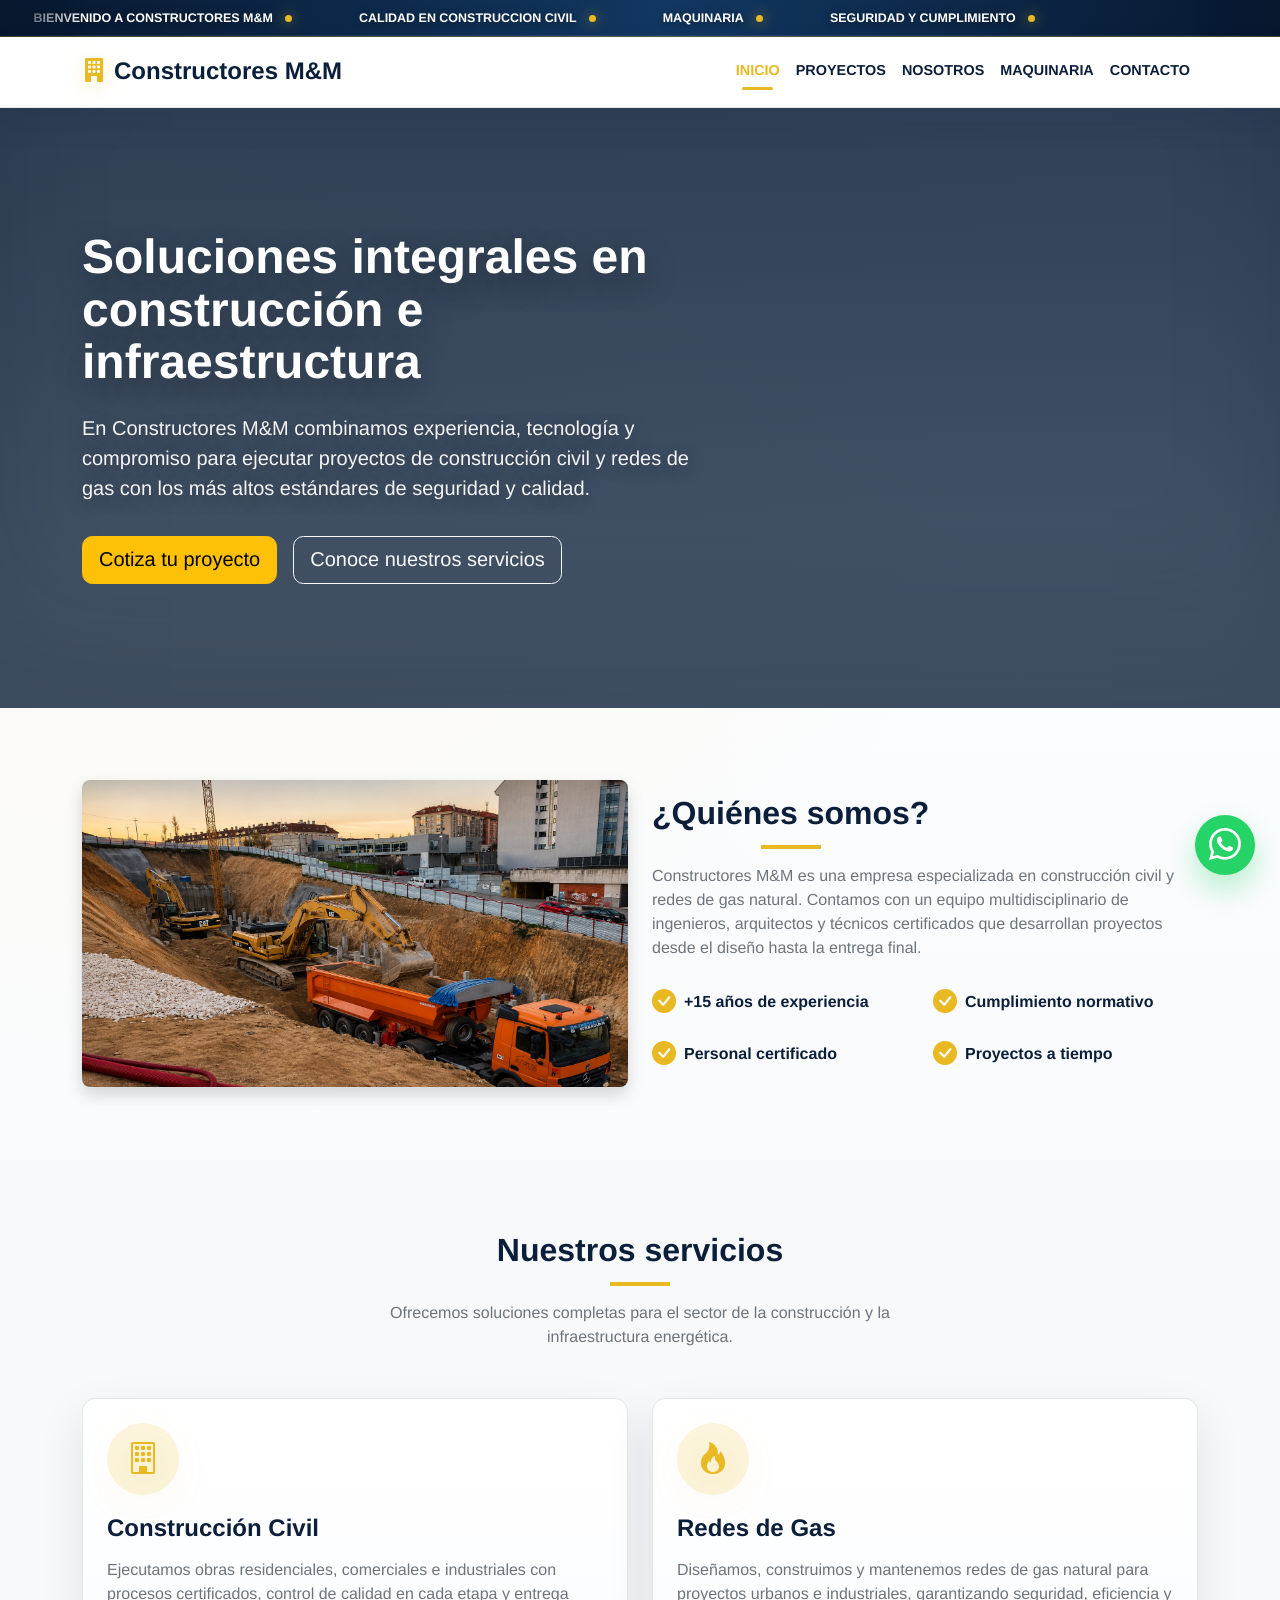
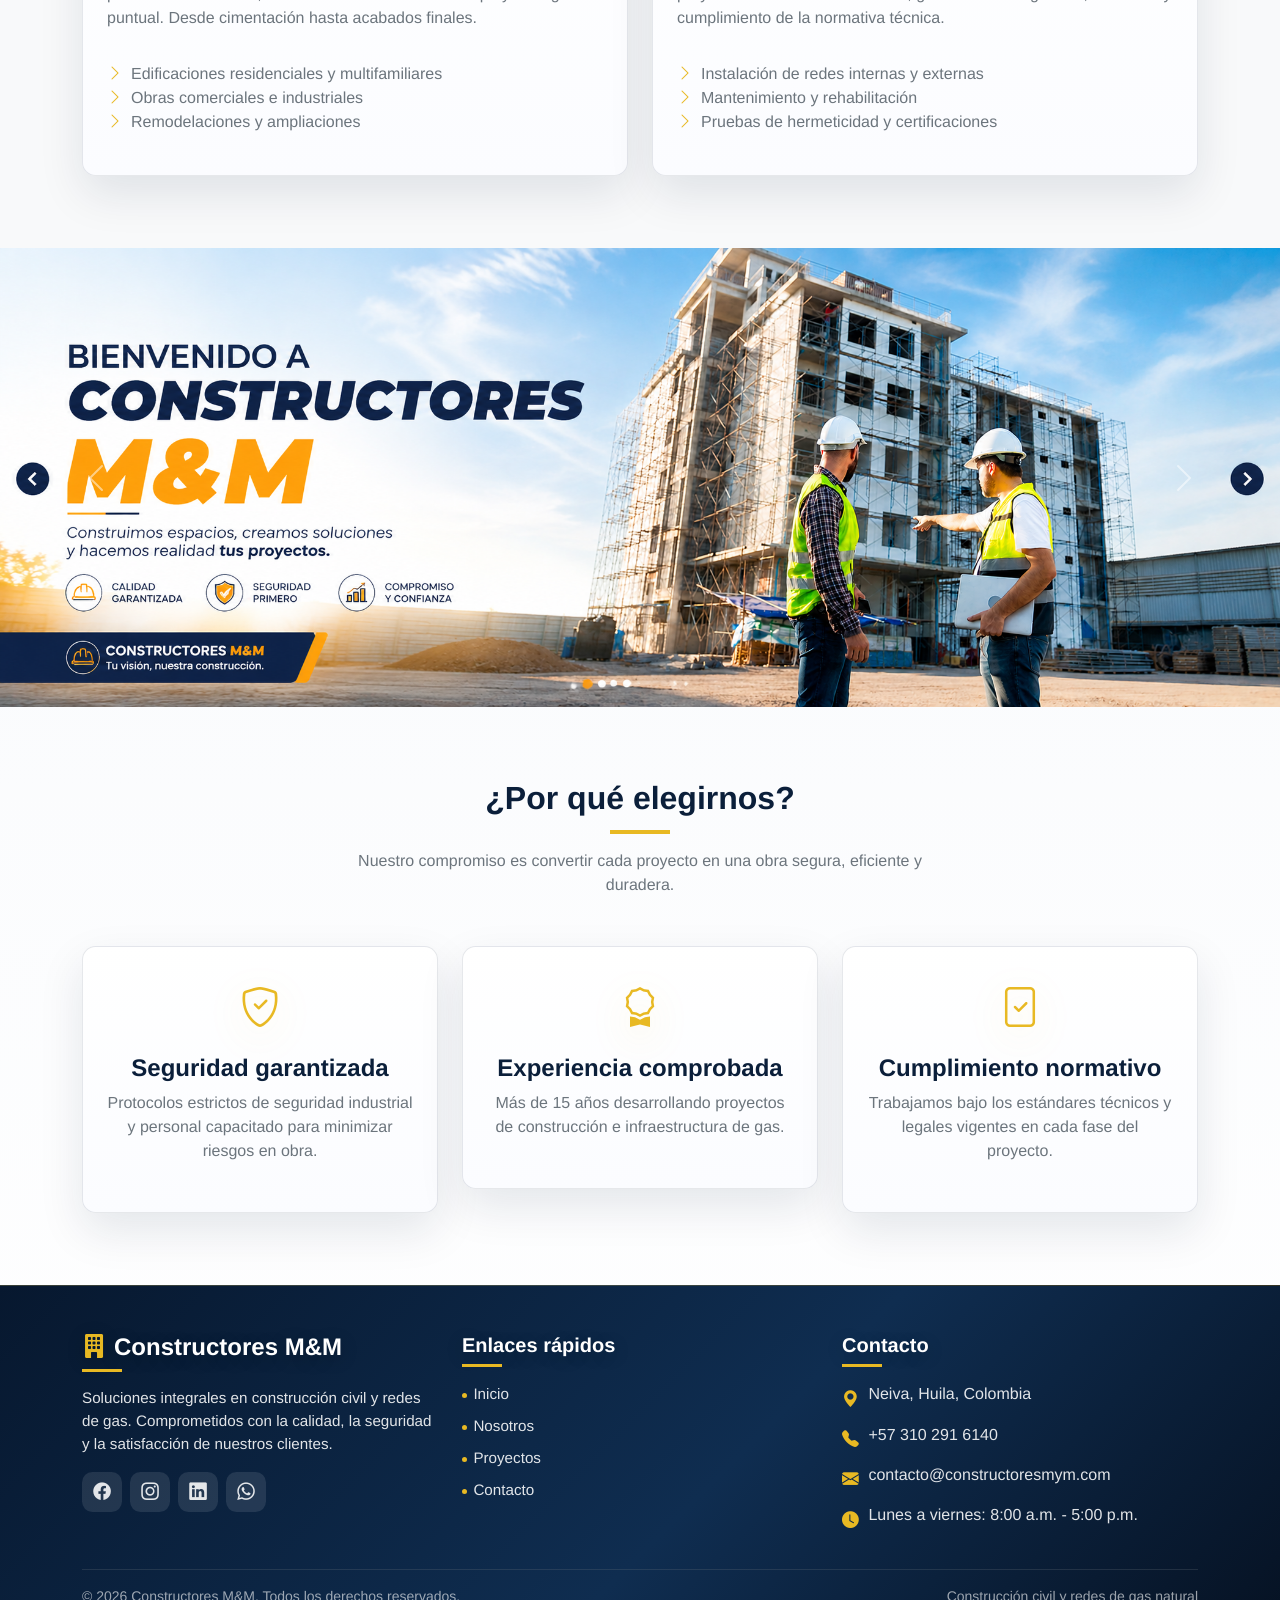
==== commit c28dc51b: "guardar" ====
--- a/inicio/index.html
+++ b/inicio/index.html
@@ -3,8 +3,8 @@
 <head>
   <meta charset="UTF-8">
   <meta name="viewport" content="width=device-width, initial-scale=1.0">
-  <title>Constructores MyM | Construcción Civil y Redes de Gas</title>
-  <meta name="description" content="Constructores MyM: soluciones integrales en construcción civil e infraestructura de redes de gas. Experiencia, seguridad y cumplimiento normativo.">
+  <title>Constructores M&M | Construcción Civil y Redes de Gas</title>
+  <meta name="description" content="Constructores M&M: soluciones integrales en construcción civil e infraestructura de redes de gas. Experiencia, seguridad y cumplimiento normativo.">
   <link href="https://cdn.jsdelivr.net/npm/bootstrap@5.3.3/dist/css/bootstrap.min.css" rel="stylesheet">
   <link rel="stylesheet" href="https://cdn.jsdelivr.net/npm/bootstrap-icons@1.11.3/font/bootstrap-icons.min.css">
   <style>
@@ -297,6 +297,39 @@
       box-shadow: 0 0 0 0.25rem rgba(232, 185, 35, 0.25);
     }
 
+    :root {
+  /* ...tus variables existentes... */
+  --color-rojo: #c0392b; /* o el rojo que prefieras */
+}
+
+.marquee-track {
+  display: inline-flex;
+  animation: marquee-scroll 20s linear infinite;
+}
+
+.marquee-track span {
+  padding-right: 3rem;
+  display: inline-block;
+}
+
+@keyframes marquee-scroll {
+  0%   { transform: translateX(0); }
+  100% { transform: translateX(-50%); }
+}
+
+    @media (max-width: 768px) {
+      .hero-title {
+        font-size: 2.25rem;
+      }
+      .hero-lead {
+        font-size: 1.1rem;
+      }
+      .hero {
+        min-height: 500px;
+      }
+    }
+
+    /* ===== FOOTER: todo el CSS junto ===== */
     footer {
       color: rgba(255, 255, 255, 0.8);
     }
@@ -310,25 +343,53 @@
     footer a:hover {
       color: var(--color-gold);
     }
-    :root {
-  /* ...tus variables existentes... */
-  --color-rojo: #c0392b; /* o el rojo que prefieras */
-}
-
-.marquee-track {
-  display: inline-flex;
-  animation: marquee-scroll 20s linear infinite;
-}
-
-.marquee-track span {
-  padding-right: 3rem;
-  display: inline-block;
-}
-
-@keyframes marquee-scroll {
-  0%   { transform: translateX(0); }
-  100% { transform: translateX(-50%); }
-}
+
+    footer h5, footer h4 {
+      position: relative;
+      padding-bottom: 0.6rem;
+    }
+
+    footer h5::after, footer h4::after {
+      content: '';
+      position: absolute;
+      left: 0;
+      bottom: 0;
+      width: 40px;
+      height: 3px;
+      background-color: var(--color-gold);
+    }
+
+    footer p, footer li {
+      font-size: 0.95rem;
+    }
+
+    .footer-contact-item {
+      display: flex;
+      align-items: flex-start;
+      gap: 0.6rem;
+      margin-bottom: 0.75rem;
+    }
+
+    .footer-contact-item i {
+      color: var(--color-gold);
+      font-size: 1.05rem;
+      margin-top: 0.2rem;
+    }
+
+    footer ul.list-unstyled li a {
+      display: inline-flex;
+      align-items: center;
+      gap: 0.4rem;
+    }
+
+    footer ul.list-unstyled li a::before {
+      content: '';
+      width: 5px;
+      height: 5px;
+      border-radius: 50%;
+      background-color: var(--color-gold);
+      display: inline-block;
+    }
 
     .social-icon {
       width: 40px;
@@ -347,44 +408,292 @@
       background-color: var(--color-gold);
       color: var(--color-navy);
     }
+    /* ===== FIN FOOTER ===== */
+  
+    /* ===== ACABADO PROFESIONAL CONSTRUCTORES M&M ===== */
+    :root {
+      --color-ink: #162033;
+      --color-muted: #596477;
+      --color-surface: #ffffff;
+      --color-surface-soft: #f5f7fb;
+      --color-border: rgba(11, 31, 58, 0.1);
+      --shadow-soft: 0 18px 45px rgba(11, 31, 58, 0.1);
+      --shadow-strong: 0 24px 65px rgba(11, 31, 58, 0.18);
+    }
+
+    html {
+      scroll-behavior: smooth;
+    }
+
+    body {
+      color: var(--color-ink);
+      background:
+        radial-gradient(circle at 12% 8%, rgba(232, 185, 35, 0.08), transparent 28%),
+        linear-gradient(180deg, #ffffff 0%, #f7f9fc 48%, #ffffff 100%);
+      text-rendering: geometricPrecision;
+      -webkit-font-smoothing: antialiased;
+    }
+
+    section {
+      scroll-margin-top: 96px;
+    }
+
+    .top-banner {
+      position: relative;
+      overflow: hidden;
+      white-space: nowrap;
+      padding: 0.55rem 0;
+      background: linear-gradient(90deg, #07182f 0%, #123761 52%, #07182f 100%);
+      color: #ffffff;
+      border-bottom: 1px solid rgba(232, 185, 35, 0.28);
+      box-shadow: inset 0 -1px 0 rgba(255, 255, 255, 0.08);
+    }
+
+    .top-banner::before,
+    .top-banner::after {
+      content: '';
+      position: absolute;
+      top: 0;
+      bottom: 0;
+      width: 86px;
+      z-index: 2;
+      pointer-events: none;
+    }
+
+    .top-banner::before {
+      left: 0;
+      background: linear-gradient(90deg, #07182f 0%, rgba(7, 24, 47, 0) 100%);
+    }
+
+    .top-banner::after {
+      right: 0;
+      background: linear-gradient(270deg, #07182f 0%, rgba(7, 24, 47, 0) 100%);
+    }
+
+    .marquee-track {
+      display: flex;
+      width: max-content;
+      animation: marquee-scroll 24s linear infinite;
+      will-change: transform;
+    }
+
+    .marquee-group {
+      display: flex;
+      align-items: center;
+      flex: 0 0 auto;
+      min-width: 100vw;
+    }
+
+    .marquee-track span {
+      display: inline-flex;
+      align-items: center;
+      gap: 0.75rem;
+      padding: 0 2.1rem;
+      color: #ffffff;
+      font-size: 0.78rem;
+      font-weight: 900;
+      letter-spacing: 0;
+      text-transform: uppercase;
+      text-shadow: 0 1px 8px rgba(0, 0, 0, 0.45);
+    }
+
+    .marquee-track span::after {
+      content: '';
+      width: 7px;
+      height: 7px;
+      border-radius: 999px;
+      background: var(--color-gold);
+      box-shadow: 0 0 14px rgba(232, 185, 35, 0.75);
+    }
+
+    @keyframes marquee-scroll {
+      from { transform: translate3d(0, 0, 0); }
+      to { transform: translate3d(-50%, 0, 0); }
+    }
+
+    .main-navbar {
+      backdrop-filter: blur(18px);
+      border-bottom: 1px solid var(--color-border);
+      box-shadow: 0 14px 34px rgba(11, 31, 58, 0.08);
+    }
+
+    .navbar-brand {
+      letter-spacing: 0;
+    }
+
+    .navbar-brand i {
+      filter: drop-shadow(0 5px 10px rgba(232, 185, 35, 0.28));
+    }
+
+    .main-navbar .nav-link {
+      position: relative;
+      letter-spacing: 0;
+    }
+
+    .main-navbar .nav-link::after {
+      content: '';
+      position: absolute;
+      left: 0.9rem;
+      right: 0.9rem;
+      bottom: 0.55rem;
+      height: 3px;
+      border-radius: 999px;
+      background: var(--color-gold);
+      transform: scaleX(0);
+      transform-origin: left;
+      transition: transform 0.22s ease;
+    }
+
+    .main-navbar .nav-link:hover::after,
+    .main-navbar .nav-link.active::after {
+      transform: scaleX(1);
+    }
+
+    .hero,
+    .project-hero,
+    .contact-hero {
+      isolation: isolate;
+      box-shadow: inset 0 -90px 120px rgba(5, 14, 29, 0.14);
+    }
+
+    .hero-title,
+    .project-hero h1,
+    .contact-hero h1 {
+      color: #ffffff;
+      letter-spacing: 0;
+      text-shadow: 0 10px 30px rgba(0, 0, 0, 0.36);
+    }
+
+    .hero-lead,
+    .project-hero p,
+    .contact-hero p {
+      color: rgba(255, 255, 255, 0.94) !important;
+      text-shadow: 0 4px 18px rgba(0, 0, 0, 0.36);
+    }
+
+    .btn,
+    .anchor-link,
+    .social-icon {
+      border-radius: 0.65rem;
+    }
+
+    .btn-gold {
+      background: linear-gradient(135deg, #f4cf45, var(--color-gold));
+      box-shadow: 0 12px 24px rgba(232, 185, 35, 0.28);
+    }
+
+    .btn-gold:hover {
+      box-shadow: 0 18px 34px rgba(232, 185, 35, 0.38);
+    }
+
+    .service-card,
+    .why-card,
+    .project-card,
+    .contact-info-card,
+    .contact-form,
+    .anchor-panel,
+    .map-frame {
+      border: 1px solid var(--color-border) !important;
+      border-radius: 0.85rem !important;
+      box-shadow: var(--shadow-soft) !important;
+    }
+
+    .service-card,
+    .why-card,
+    .project-card,
+    .contact-info-card {
+      overflow: hidden;
+      background: linear-gradient(180deg, #ffffff 0%, #fbfcff 100%);
+    }
+
+    .service-card:hover,
+    .why-card:hover,
+    .project-card:hover,
+    .contact-info-card:hover {
+      transform: translateY(-7px);
+      box-shadow: var(--shadow-strong) !important;
+    }
+
+    .service-icon,
+    .why-icon,
+    .contact-icon {
+      filter: drop-shadow(0 10px 18px rgba(232, 185, 35, 0.22));
+    }
+
+    img.rounded-3,
+    .carousel-item img,
+    .project-card img {
+      box-shadow: 0 18px 45px rgba(11, 31, 58, 0.16);
+    }
+
+    footer.bg-navy-light {
+      background: linear-gradient(135deg, #07182f 0%, #0f2d50 56%, #061223 100%) !important;
+      color: rgba(255, 255, 255, 0.9);
+      border-top: 1px solid rgba(232, 185, 35, 0.2);
+    }
+
+    footer a,
+    footer p,
+    footer li,
+    .footer-contact-item span {
+      color: rgba(255, 255, 255, 0.88);
+    }
+
+    footer h4,
+    footer h5,
+    footer .text-white {
+      color: #ffffff !important;
+      text-shadow: 0 4px 18px rgba(0, 0, 0, 0.24);
+    }
+
+    .btn-whatsapp {
+      box-shadow: 0 14px 30px rgba(37, 211, 102, 0.32);
+    }
 
     @media (max-width: 768px) {
-      .hero-title {
-        font-size: 2.25rem;
+      .top-banner::before,
+      .top-banner::after {
+        width: 42px;
       }
-      .hero-lead {
-        font-size: 1.1rem;
+
+      .marquee-track span {
+        padding: 0 1.2rem;
+        font-size: 0.72rem;
       }
-      .hero {
-        min-height: 500px;
+
+      .main-navbar .nav-link::after {
+        left: 0;
+        right: auto;
+        bottom: 0.35rem;
+        width: 44px;
       }
     }
+    /* ===== FIN ACABADO PROFESIONAL ===== */
   </style>
 </head>
 <body>
-      <div class="top-banner">
-        <div class="marquee-track">
-            <!-- Se duplica el contenido para lograr el loop infinito sin saltos -->
-            <span>BIENVENIDO A CONSTRUCCIONES M&M</span>
-            <span>BIENVENIDO A CONSTRUCCIONES M&M</span>
-            <span>BIENVENIDO A CONSTRUCCIONES M&M</span>
-            <span>BIENVENIDO A CONSTRUCCIONES M&M</span>
-            <span>BIENVENIDO A CONSTRUCCIONES M&M</span>
-            <span>BIENVENIDO A CONSTRUCCIONES M&M</span>
-            <span>BIENVENIDO A CONSTRUCCIONES M&M</span>
-            <span>BIENVENIDO A CONSTRUCCIONES M&M</span>
-            <span>BIENVENIDO A CONSTRUCCIONES M&M</span>
-            <span>BIENVENIDO A CONSTRUCCIONES M&M</span>
-            <span>BIENVENIDO A CONSTRUCCIONES M&M</span>
-            <span>BIEVENIDO A CONSTRUCCIONES M&M</span>
-        </div>
+  <div class="top-banner" aria-label="Mensaje de bienvenida">
+    <div class="marquee-track">
+      <div class="marquee-group">
+        <span>BIENVENIDO A CONSTRUCTORES M&M</span>
+        <span>CALIDAD EN CONSTRUCCION CIVIL</span>
+        <span>MAQUINARIA</span>
+        <span>SEGURIDAD Y CUMPLIMIENTO</span>
+      </div>
+      <div class="marquee-group" aria-hidden="true">
+        <span>BIENVENIDO A CONSTRUCTORES M&M</span>
+        <span>CALIDAD EN CONSTRUCCION CIVIL</span>
+        <span>MAQUINARIA</span>
+        <span>SEGURIDAD Y CUMPLIMIENTO</span>
+      </div>
     </div>
+  </div>
   <!-- Navbar -->
   <nav class="navbar navbar-expand-lg main-navbar">
     <div class="container">
       <a class="navbar-brand d-flex align-items-center" href="../inicio/index2.html">
         <i class="bi bi-building-fill me-2"></i>
-        Constructores MyM
+        Constructores M&M
       </a>
       <button class="navbar-toggler" type="button" data-bs-toggle="collapse" data-bs-target="#menuPrincipal" aria-controls="menuPrincipal" aria-expanded="false" aria-label="Abrir menu">
         <span class="navbar-toggler-icon"></span>
@@ -395,25 +704,13 @@
             <a class="nav-link active" aria-current="page" href="../inicio/index.html">Inicio</a>
           </li>
           <li class="nav-item dropdown">
-            <a class="nav-link dropdown-toggle" href="../inicio/proyecto.html" id="menuProyectos" role="button" data-bs-toggle="dropdown" aria-expanded="false">
+            <a class="nav-link dropdown-toggle" href="../inicio/proyecto.html" id="menuProyectos" role="button" aria-expanded="false">
               Proyectos
             </a>
             <ul class="dropdown-menu" aria-labelledby="menuProyectos">
-              <li class="dropdown-submenu">
-                <a class="dropdown-item dropdown-toggle" href="../inicio/proyecto.html">Calles</a>
-                <ul class="dropdown-menu">
-                  <li><a class="dropdown-item" href="#servicios">Pavimentacion</a></li>
-                  <li><a class="dropdown-item" href="#servicios">Andenes</a></li>
-                </ul>
-              </li>
-              <li class="dropdown-submenu">
-                <a class="dropdown-item dropdown-toggle" href="../inicio/proyecto.html">Tuberias</a>
-                <ul class="dropdown-menu">
-                  <li><a class="dropdown-item" href="#servicios">Redes de gas</a></li>
-                  <li><a class="dropdown-item" href="#servicios">Redes hidraulicas</a></li>
-                </ul>
-              </li>
-              <li><a class="dropdown-item" href="#servicios">Otras cosas</a></li>
+              <li><a class="dropdown-item" href="../inicio/proyecto.html#calles">Calles pavimentadas</a></li>
+              <li><a class="dropdown-item" href="../inicio/proyecto.html#tuberias">Tuberias</a></li>
+              <li><a class="dropdown-item" href="../inicio/proyecto.html#evidencias">Evidencias</a></li>
             </ul>
           </li>
           <li class="nav-item">
@@ -447,7 +744,7 @@
         </h1>
 
         <p class="hero-lead">
-          En Constructores MyM combinamos experiencia, tecnología y compromiso para ejecutar proyectos de construcción civil y redes de gas con los más altos estándares de seguridad y calidad.
+          En Constructores M&M combinamos experiencia, tecnología y compromiso para ejecutar proyectos de construcción civil y redes de gas con los más altos estándares de seguridad y calidad.
         </p>
 
         <div class="d-flex flex-wrap gap-3 mt-4">
@@ -475,12 +772,12 @@
     <div class="container py-4">
       <div class="row align-items-center">
         <div class="col-lg-6 mb-4 mb-lg-0">
-          <img src="https://images.unsplash.com/photo-1581578731117-104f2a41248b?ixlib=rb-4.0.3&auto=format&fit=crop&w=800&q=80" alt="Equipo de Constructores MyM en obra" class="img-fluid rounded-3 shadow">
+          <img src="../imagenes/imagen4.png" alt="Equipo de Constructores M&M en obra" class="img-fluid rounded-3 shadow">
         </div>
         <div class="col-lg-6">
           <h2 class="section-title text-start">¿Quiénes somos?</h2>
           <p class="text-gray mb-4">
-            Constructores MyM es una empresa especializada en construcción civil y redes de gas natural. Contamos con un equipo multidisciplinario de ingenieros, arquitectos y técnicos certificados que desarrollan proyectos desde el diseño hasta la entrega final.
+            Constructores M&M es una empresa especializada en construcción civil y redes de gas natural. Contamos con un equipo multidisciplinario de ingenieros, arquitectos y técnicos certificados que desarrollan proyectos desde el diseño hasta la entrega final.
           </p>
           <div class="row g-3">
             <div class="col-6">
@@ -564,13 +861,13 @@
   <div id="carouselExampleControlsNoTouching" class="carousel slide" data-bs-touch="false" data-bs-interval="false">
   <div class="carousel-inner">
     <div class="carousel-item active">
-      <img src="../imagenes/imagen1.png" class="d-block w-100" alt="...">
+      <img src="../imagenes/imagen 22.png" class="d-block w-100" alt="Proyecto de construcción realizado por Constructores M&M - imagen 1">
     </div>
     <div class="carousel-item">
-      <img src="../imagenes/imagen2.png" class="d-block w-100" alt="...">
+      <img src="../imagenes/imagen 33.png" class="d-block w-100" alt="Proyecto de construcción realizado por Constructores M&M - imagen 2">
     </div>
     <div class="carousel-item">
-      <img src="../imagenes/imagen3.png" class="d-block w-100" alt="...">
+      <img src="../imagenes/imagen 44.png" class="d-block w-100" alt="Proyecto de construcción realizado por Constructores M&M - imagen 3">
     </div>
   </div>
   <button class="carousel-control-prev" type="button" data-bs-target="#carouselExampleControlsNoTouching" data-bs-slide="prev">
@@ -626,32 +923,51 @@
       <div class="row g-4">
         <div class="col-lg-4">
           <h4 class="fw-bold text-white mb-3">
-            <i class="bi bi-building-fill text-gold me-2"></i>Constructores MyM
+            <i class="bi bi-building-fill text-gold me-2"></i>Constructores M&M
           </h4>
           <p>
             Soluciones integrales en construcción civil y redes de gas. Comprometidos con la calidad, la seguridad y la satisfacción de nuestros clientes.
           </p>
+          <div class="d-flex mt-3">
+            <a href="#" class="social-icon" aria-label="Facebook"><i class="bi bi-facebook"></i></a>
+            <a href="#" class="social-icon" aria-label="Instagram"><i class="bi bi-instagram"></i></a>
+            <a href="#" class="social-icon" aria-label="LinkedIn"><i class="bi bi-linkedin"></i></a>
+            <a href="https://wa.me/3102916140" class="social-icon" aria-label="WhatsApp"><i class="bi bi-whatsapp"></i></a>
+          </div>
         </div>
-        <div class="col-lg-4">
+        <div class="col-lg-4 col-sm-6">
           <h5 class="fw-bold text-white mb-3">Enlaces rápidos</h5>
           <ul class="list-unstyled">
             <li class="mb-2"><a href="../inicio/index.html">Inicio</a></li>
-            <li class="mb-2"><a href="#nosotros">Nosotros</a></li>
-            <li class="mb-2"><a href="#servicios">Proyectos/a></li>
-            <li class="mb-2"><a href="#contacto">Contacto</a></li>
+            <li class="mb-2"><a href="../inicio/nosotros.html">Nosotros</a></li>
+            <li class="mb-2"><a href="../inicio/proyecto.html">Proyectos</a></li>
+            <li class="mb-2"><a href="../inicio/contacto.html">Contacto</a></li>
           </ul>
         </div>
-        <div class="col-lg-4">
-          <h5 class="fw-bold text-white mb-3">Síguenos</h5>
-          <a href="#" class="social-icon" aria-label="Facebook"><i class="bi bi-facebook"></i></a>
-          <a href="#" class="social-icon" aria-label="Instagram"><i class="bi bi-instagram"></i></a>
-          <a href="#" class="social-icon" aria-label="LinkedIn"><i class="bi bi-linkedin"></i></a>
-          <a href="https://wa.me/3102916140" class="social-icon" aria-label="WhatsApp"><i class="bi bi-whatsapp"></i></a>
+        <div class="col-lg-4 col-sm-6">
+          <h5 class="fw-bold text-white mb-3">Contacto</h5>
+          <div class="footer-contact-item">
+            <i class="bi bi-geo-alt-fill"></i>
+            <span>Neiva, Huila, Colombia</span>
+          </div>
+          <div class="footer-contact-item">
+            <i class="bi bi-telephone-fill"></i>
+            <span>+57 310 291 6140</span>
+          </div>
+          <div class="footer-contact-item">
+            <i class="bi bi-envelope-fill"></i>
+            <span>contacto@constructoresmym.com</span>
+          </div>
+          <div class="footer-contact-item">
+            <i class="bi bi-clock-fill"></i>
+            <span>Lunes a viernes: 8:00 a.m. - 5:00 p.m.</span>
+          </div>
         </div>
       </div>
       <hr class="border-secondary mt-4">
-      <div class="text-center small" style="color: rgba(255,255,255,0.6);">
-        © 2026 Constructores MyM. Todos los derechos reservados.
+      <div class="d-flex flex-column flex-md-row justify-content-between align-items-center text-center small" style="color: rgba(255,255,255,0.6);">
+        <span>© 2026 Constructores M&M. Todos los derechos reservados.</span>
+        <span class="mt-2 mt-md-0">Construcción civil y redes de gas natural</span>
       </div>
     </div>
   </footer>
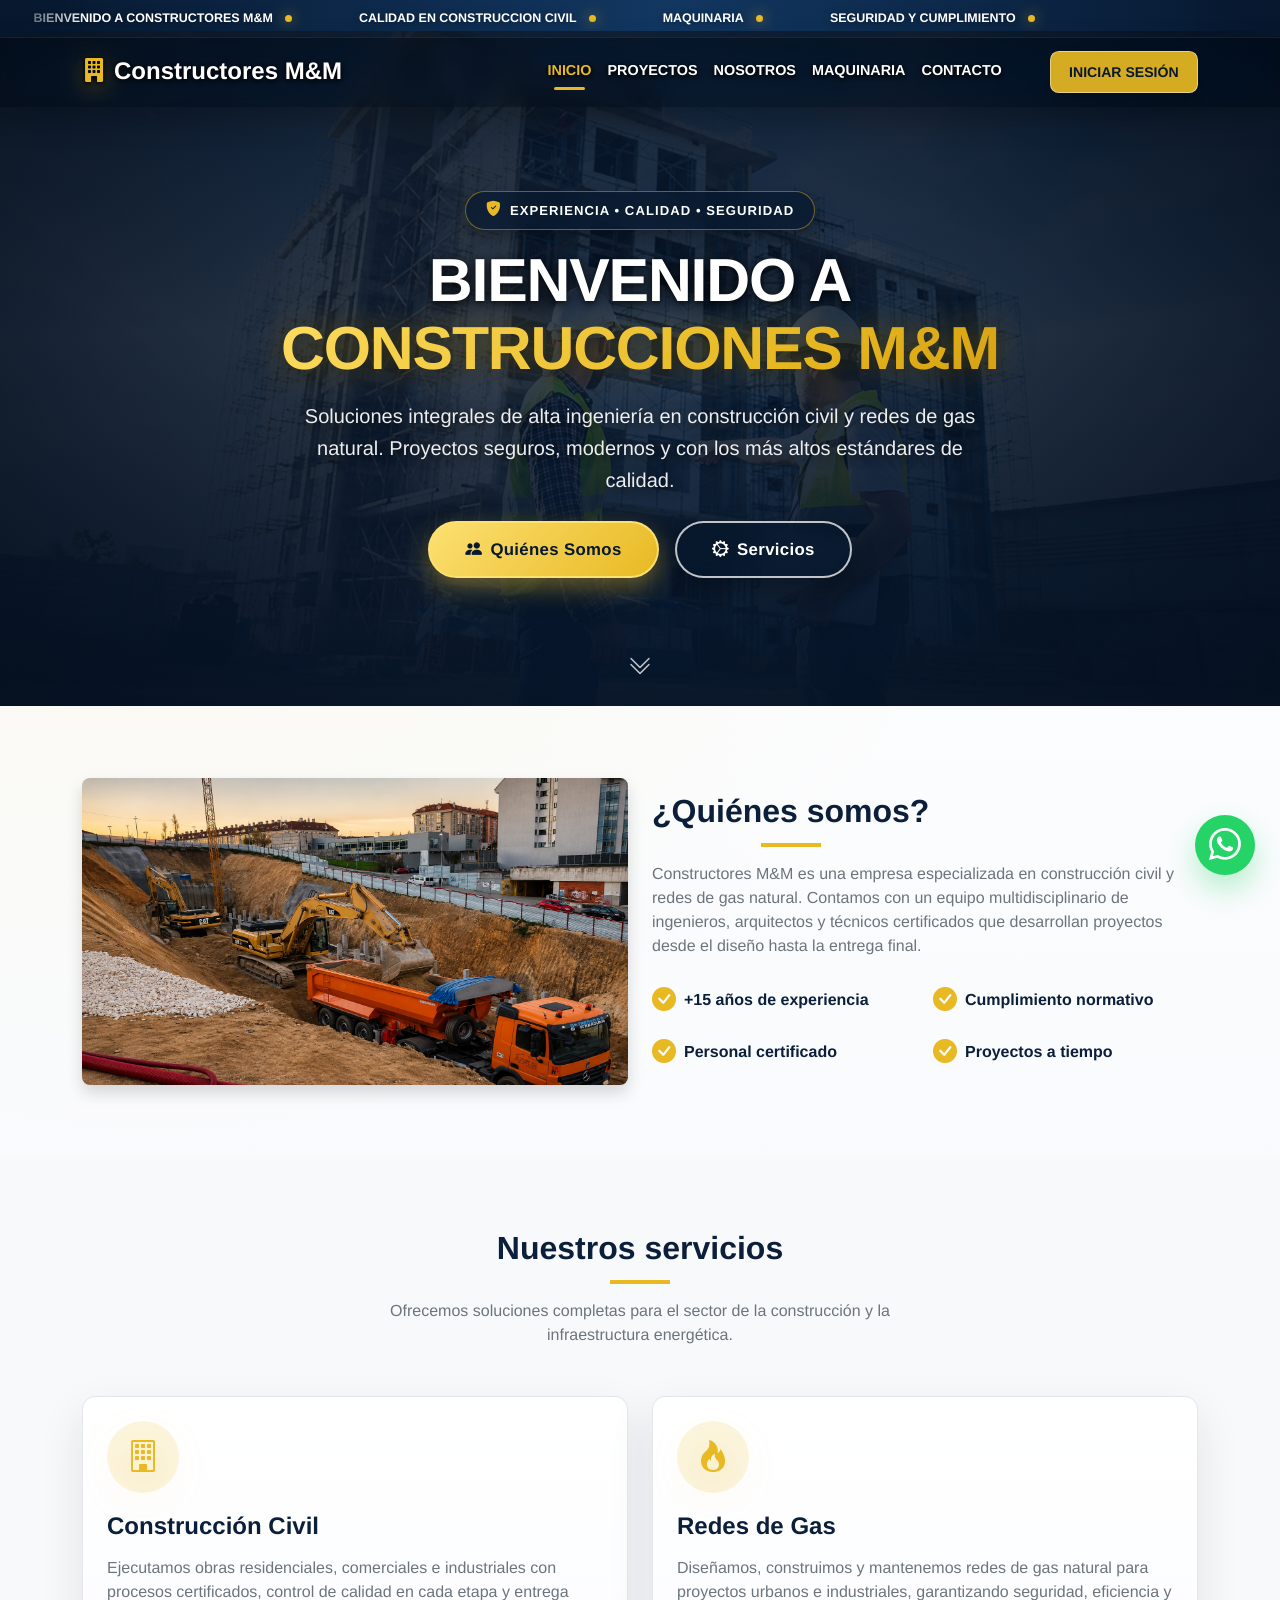
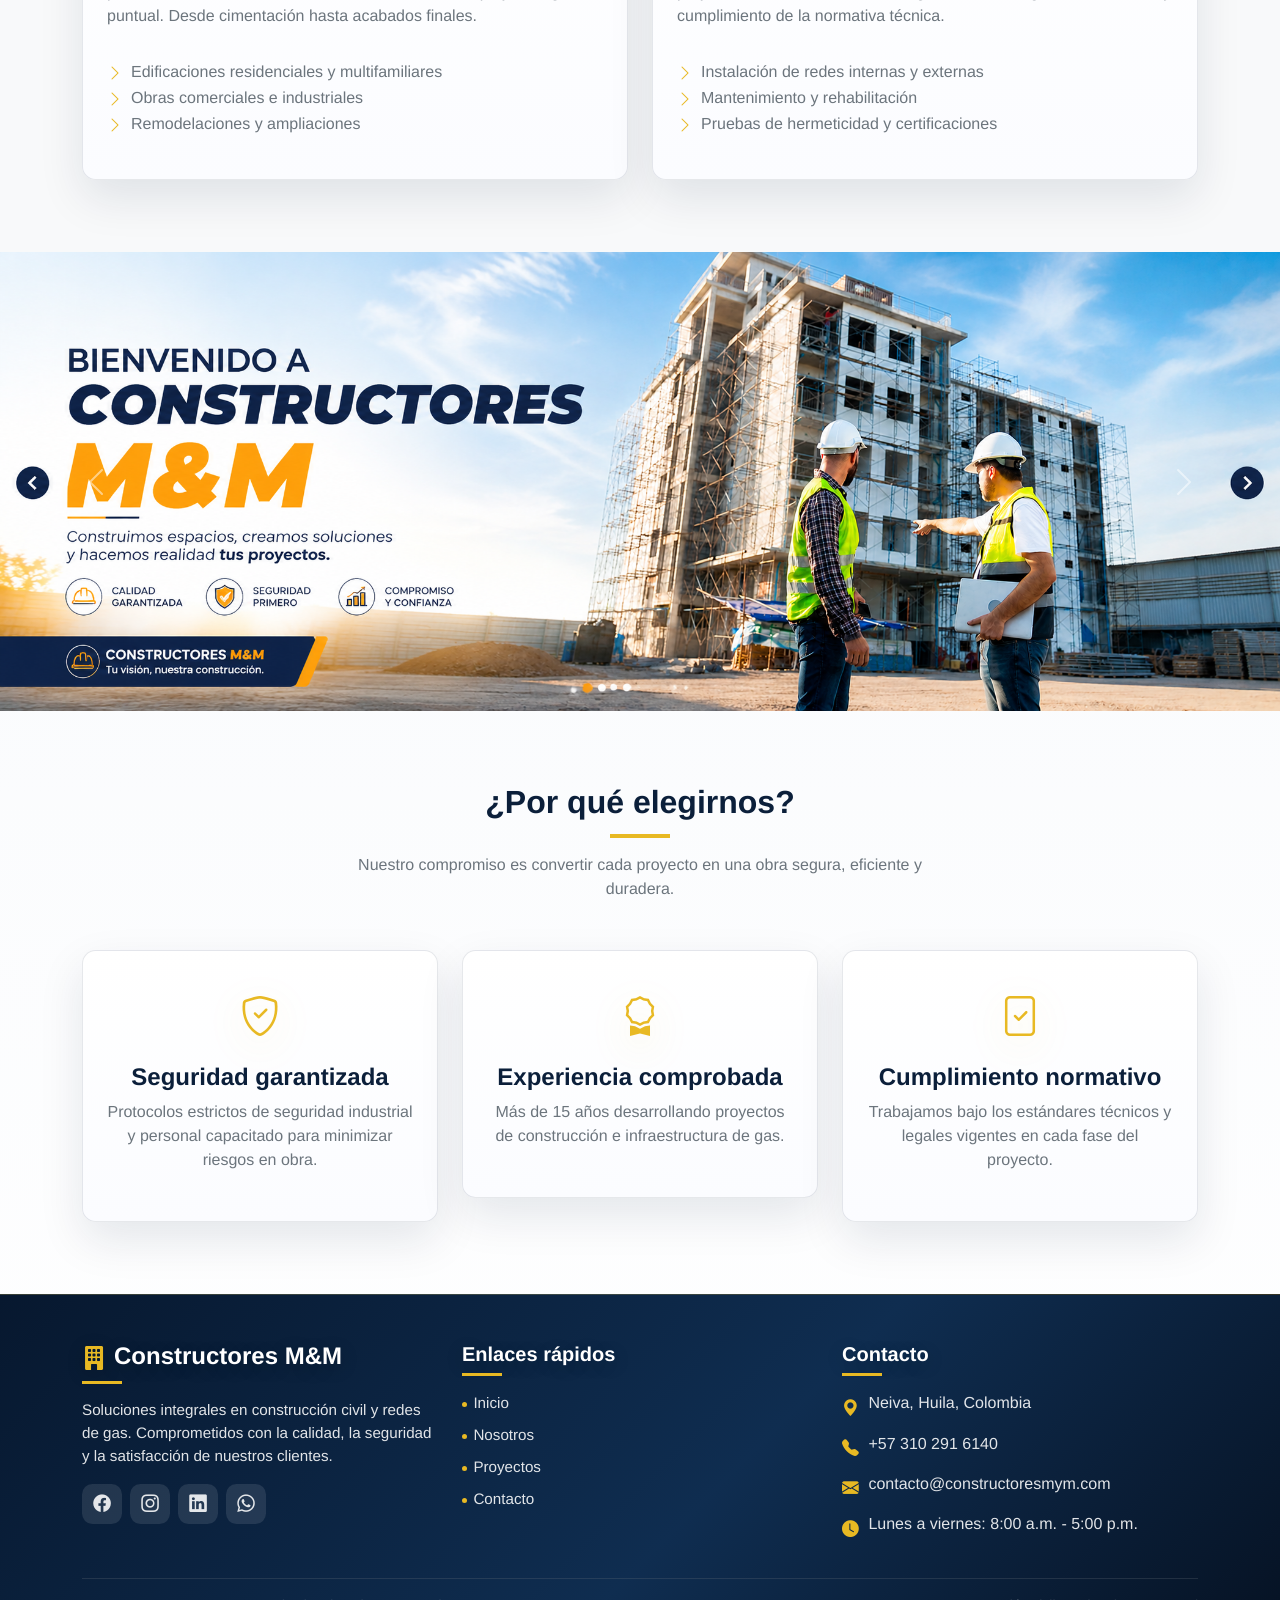
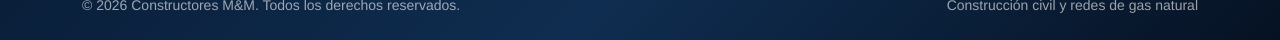
==== commit b47dda43: "guardar" ====
--- a/inicio/index.html
+++ b/inicio/index.html
@@ -7,669 +7,7 @@
   <meta name="description" content="Constructores M&M: soluciones integrales en construcción civil e infraestructura de redes de gas. Experiencia, seguridad y cumplimiento normativo.">
   <link href="https://cdn.jsdelivr.net/npm/bootstrap@5.3.3/dist/css/bootstrap.min.css" rel="stylesheet">
   <link rel="stylesheet" href="https://cdn.jsdelivr.net/npm/bootstrap-icons@1.11.3/font/bootstrap-icons.min.css">
-  <style>
-    :root {
-      --color-navy: #0b1f3a;
-      --color-navy-light: #143a66;
-      --color-gold: #e8b923;
-      --color-gray: #6c757d;
-      --color-light: #f8f9fa;
-      --color-white: #ffffff;
-    }
-        .top-banner {
-            background-color: var(--color-navy-light);
-            color: rgba(255, 255, 255, 0.8);
-            overflow: hidden;
-            white-space: nowrap;
-            padding: 4px 0;
-            font-size: 0.75rem;
-            font-weight: 600;
-            letter-spacing: 0.5px;
-        }
-    
-    body {
-      font-family: 'Segoe UI', Tahoma, Geneva, Verdana, sans-serif;
-      color: #333;
-      background-color: var(--color-white);
-    }
-
-    .bg-navy { background-color: var(--color-navy) !important; }
-    .bg-navy-light { background-color: var(--color-navy-light) !important; }
-    .bg-gold { background-color: var(--color-gold) !important; }
-    .text-gold { color: var(--color-gold) !important; }
-    .text-navy { color: var(--color-navy) !important; }
-    .text-gray { color: var(--color-gray) !important; }
-
-    .navbar-brand {
-      font-weight: 700;
-      font-size: 1.5rem;
-      letter-spacing: -0.5px;
-    }
-
-    .main-navbar {
-      background-color: var(--color-white);
-      box-shadow: 0 4px 18px rgba(11, 31, 58, 0.08);
-      position: sticky;
-      top: 0;
-      z-index: 1030;
-    }
-
-    .main-navbar .navbar-brand {
-      color: var(--color-navy);
-    }
-
-    .main-navbar .navbar-brand i {
-      color: var(--color-gold);
-    }
-
-    .nav-link {
-      font-weight: 500;
-      transition: color 0.2s ease;
-    }
-
-    .nav-link:hover, .nav-link.active {
-      color: var(--color-gold) !important;
-    }
-
-    .main-navbar .nav-link {
-      color: var(--color-navy);
-      font-weight: 700;
-      padding: 1rem 0.9rem;
-      text-transform: uppercase;
-      font-size: 0.9rem;
-      letter-spacing: 0.4px;
-    }
-
-    .main-navbar .dropdown-menu {
-      border: 0;
-      border-radius: 0;
-      box-shadow: 0 12px 30px rgba(11, 31, 58, 0.16);
-      padding: 0.55rem 0;
-      margin-top: 0;
-      min-width: 220px;
-    }
-
-    .main-navbar .dropdown-item {
-      color: var(--color-navy);
-      font-weight: 600;
-      padding: 0.7rem 1rem;
-    }
-
-    .main-navbar .dropdown-item:hover,
-    .main-navbar .dropdown-item:focus {
-      background-color: rgba(232, 185, 35, 0.16);
-      color: var(--color-navy);
-    }
-
-    .dropdown-submenu {
-      position: relative;
-    }
-
-    .dropdown-submenu > .dropdown-menu {
-      top: 0;
-      left: 100%;
-      margin-left: 0.1rem;
-    }
-
-    .dropdown-submenu > .dropdown-toggle::after {
-      float: right;
-      margin-top: 0.55rem;
-      transform: rotate(-90deg);
-    }
-
-    @media (min-width: 992px) {
-      .main-navbar .dropdown:hover > .dropdown-menu,
-      .dropdown-submenu:hover > .dropdown-menu {
-        display: block;
-      }
-    }
-
-    @media (max-width: 991.98px) {
-      .main-navbar .nav-link {
-        padding: 0.75rem 0;
-      }
-
-      .dropdown-submenu > .dropdown-menu {
-        position: static;
-        margin-left: 1rem;
-        box-shadow: none;
-        border-left: 3px solid var(--color-gold);
-      }
-
-      .dropdown-submenu > .dropdown-toggle::after {
-        transform: none;
-      }
-    }
-
-    .hero {
-      position: relative;
-      min-height: 600px;
-      background: linear-gradient(rgba(11, 31, 58, 0.85), rgba(11, 31, 58, 0.75)), url('https://images.unsplash.com/photo-1504307651254-35680f356dfd?ixlib=rb-4.0.3&auto=format&fit=crop&w=1920&q=80') center/cover no-repeat;
-      display: flex;
-      align-items: center;
-      color: var(--color-white);
-    }
-
-    .hero-title {
-      font-size: 3rem;
-      font-weight: 800;
-      line-height: 1.1;
-      margin-bottom: 1.5rem;
-    }
-
-    .hero-lead {
-      font-size: 1.25rem;
-      font-weight: 300;
-      max-width: 700px;
-      margin-bottom: 2rem;
-    }
-
-    .btn-gold {
-      background-color: var(--color-gold);
-      color: var(--color-navy);
-      font-weight: 700;
-      padding: 0.75rem 2rem;
-      border: none;
-      transition: transform 0.2s ease, box-shadow 0.2s ease;
-    }
-
-    .btn-gold:hover {
-      transform: translateY(-2px);
-      box-shadow: 0 8px 20px rgba(232, 185, 35, 0.35);
-      color: var(--color-navy);
-    }
-
-    .btn-outline-navy {
-      color: var(--color-navy);
-      border: 2px solid var(--color-navy);
-      font-weight: 600;
-      padding: 0.6rem 1.5rem;
-      transition: all 0.2s ease;
-    }
-
-    .btn-outline-navy:hover {
-      background-color: var(--color-navy);
-      color: var(--color-white);
-    }
-    /* Botón Flotante de WhatsApp */
-.btn-whatsapp {
-  position: fixed;
-  bottom: 25px;
-  right: 25px;
-  width: 60px;
-  height: 60px;
-  background-color: #25d366;
-  color: #ffffff !important;
-  border-radius: 50%;
-  display: flex;
-  align-items: center;
-  justify-content: center;
-  font-size: 32px;
-  box-shadow: 0 4px 12px rgba(0, 0, 0, 0.25);
-  z-index: 1050;
-  text-decoration: none;
-  transition: transform 0.3s ease, background-color 0.3s ease;
-  animation: pulse-whatsapp 2s infinite;
-}
-
-/* Efecto al pasar el mouse (Hover) */
-.btn-whatsapp:hover {
-  background-color: #20ba5a;
-  transform: scale(1.12);
-}
-
-/* Animación de onda expansiva */
-@keyframes pulse-whatsapp {
-  0% {
-    box-shadow: 0 0 0 0 rgba(37, 211, 102, 0.7);
-  }
-  70% {
-    box-shadow: 0 0 0 18px rgba(37, 211, 102, 0);
-  }
-  100% {
-    box-shadow: 0 0 0 0 rgba(37, 211, 102, 0);
-  }
-}
-
-    .section-title {
-      font-weight: 800;
-      color: var(--color-navy);
-      position: relative;
-      display: inline-block;
-      margin-bottom: 1rem;
-    }
-
-    .section-title::after {
-      content: '';
-      display: block;
-      width: 60px;
-      height: 4px;
-      background-color: var(--color-gold);
-      margin: 0.75rem auto 0;
-    }
-
-    .service-card {
-      border: none;
-      border-radius: 0.75rem;
-      box-shadow: 0 4px 20px rgba(0, 0, 0, 0.06);
-      transition: transform 0.25s ease, box-shadow 0.25s ease;
-      height: 100%;
-    }
-
-    .service-card:hover {
-      transform: translateY(-6px);
-      box-shadow: 0 12px 30px rgba(0, 0, 0, 0.12);
-    }
-
-    .service-icon {
-      width: 72px;
-      height: 72px;
-      border-radius: 50%;
-      background-color: rgba(232, 185, 35, 0.15);
-      color: var(--color-gold);
-      display: flex;
-      align-items: center;
-      justify-content: center;
-      font-size: 2rem;
-      margin-bottom: 1.25rem;
-    }
-
-    .why-card {
-      text-align: center;
-      padding: 2rem 1.5rem;
-    }
-
-    .why-icon {
-      font-size: 2.5rem;
-      color: var(--color-gold);
-      margin-bottom: 1rem;
-    }
-
-    .contact-form {
-      background-color: var(--color-white);
-      border-radius: 0.75rem;
-      box-shadow: 0 4px 20px rgba(0, 0, 0, 0.06);
-      padding: 2.5rem;
-    }
-
-    .form-control:focus {
-      border-color: var(--color-gold);
-      box-shadow: 0 0 0 0.25rem rgba(232, 185, 35, 0.25);
-    }
-
-    :root {
-  /* ...tus variables existentes... */
-  --color-rojo: #c0392b; /* o el rojo que prefieras */
-}
-
-.marquee-track {
-  display: inline-flex;
-  animation: marquee-scroll 20s linear infinite;
-}
-
-.marquee-track span {
-  padding-right: 3rem;
-  display: inline-block;
-}
-
-@keyframes marquee-scroll {
-  0%   { transform: translateX(0); }
-  100% { transform: translateX(-50%); }
-}
-
-    @media (max-width: 768px) {
-      .hero-title {
-        font-size: 2.25rem;
-      }
-      .hero-lead {
-        font-size: 1.1rem;
-      }
-      .hero {
-        min-height: 500px;
-      }
-    }
-
-    /* ===== FOOTER: todo el CSS junto ===== */
-    footer {
-      color: rgba(255, 255, 255, 0.8);
-    }
-
-    footer a {
-      color: rgba(255, 255, 255, 0.8);
-      text-decoration: none;
-      transition: color 0.2s ease;
-    }
-
-    footer a:hover {
-      color: var(--color-gold);
-    }
-
-    footer h5, footer h4 {
-      position: relative;
-      padding-bottom: 0.6rem;
-    }
-
-    footer h5::after, footer h4::after {
-      content: '';
-      position: absolute;
-      left: 0;
-      bottom: 0;
-      width: 40px;
-      height: 3px;
-      background-color: var(--color-gold);
-    }
-
-    footer p, footer li {
-      font-size: 0.95rem;
-    }
-
-    .footer-contact-item {
-      display: flex;
-      align-items: flex-start;
-      gap: 0.6rem;
-      margin-bottom: 0.75rem;
-    }
-
-    .footer-contact-item i {
-      color: var(--color-gold);
-      font-size: 1.05rem;
-      margin-top: 0.2rem;
-    }
-
-    footer ul.list-unstyled li a {
-      display: inline-flex;
-      align-items: center;
-      gap: 0.4rem;
-    }
-
-    footer ul.list-unstyled li a::before {
-      content: '';
-      width: 5px;
-      height: 5px;
-      border-radius: 50%;
-      background-color: var(--color-gold);
-      display: inline-block;
-    }
-
-    .social-icon {
-      width: 40px;
-      height: 40px;
-      border-radius: 50%;
-      background-color: rgba(255, 255, 255, 0.1);
-      display: inline-flex;
-      align-items: center;
-      justify-content: center;
-      font-size: 1.1rem;
-      margin-right: 0.5rem;
-      transition: background-color 0.2s ease, color 0.2s ease;
-    }
-
-    .social-icon:hover {
-      background-color: var(--color-gold);
-      color: var(--color-navy);
-    }
-    /* ===== FIN FOOTER ===== */
-  
-    /* ===== ACABADO PROFESIONAL CONSTRUCTORES M&M ===== */
-    :root {
-      --color-ink: #162033;
-      --color-muted: #596477;
-      --color-surface: #ffffff;
-      --color-surface-soft: #f5f7fb;
-      --color-border: rgba(11, 31, 58, 0.1);
-      --shadow-soft: 0 18px 45px rgba(11, 31, 58, 0.1);
-      --shadow-strong: 0 24px 65px rgba(11, 31, 58, 0.18);
-    }
-
-    html {
-      scroll-behavior: smooth;
-    }
-
-    body {
-      color: var(--color-ink);
-      background:
-        radial-gradient(circle at 12% 8%, rgba(232, 185, 35, 0.08), transparent 28%),
-        linear-gradient(180deg, #ffffff 0%, #f7f9fc 48%, #ffffff 100%);
-      text-rendering: geometricPrecision;
-      -webkit-font-smoothing: antialiased;
-    }
-
-    section {
-      scroll-margin-top: 96px;
-    }
-
-    .top-banner {
-      position: relative;
-      overflow: hidden;
-      white-space: nowrap;
-      padding: 0.55rem 0;
-      background: linear-gradient(90deg, #07182f 0%, #123761 52%, #07182f 100%);
-      color: #ffffff;
-      border-bottom: 1px solid rgba(232, 185, 35, 0.28);
-      box-shadow: inset 0 -1px 0 rgba(255, 255, 255, 0.08);
-    }
-
-    .top-banner::before,
-    .top-banner::after {
-      content: '';
-      position: absolute;
-      top: 0;
-      bottom: 0;
-      width: 86px;
-      z-index: 2;
-      pointer-events: none;
-    }
-
-    .top-banner::before {
-      left: 0;
-      background: linear-gradient(90deg, #07182f 0%, rgba(7, 24, 47, 0) 100%);
-    }
-
-    .top-banner::after {
-      right: 0;
-      background: linear-gradient(270deg, #07182f 0%, rgba(7, 24, 47, 0) 100%);
-    }
-
-    .marquee-track {
-      display: flex;
-      width: max-content;
-      animation: marquee-scroll 24s linear infinite;
-      will-change: transform;
-    }
-
-    .marquee-group {
-      display: flex;
-      align-items: center;
-      flex: 0 0 auto;
-      min-width: 100vw;
-    }
-
-    .marquee-track span {
-      display: inline-flex;
-      align-items: center;
-      gap: 0.75rem;
-      padding: 0 2.1rem;
-      color: #ffffff;
-      font-size: 0.78rem;
-      font-weight: 900;
-      letter-spacing: 0;
-      text-transform: uppercase;
-      text-shadow: 0 1px 8px rgba(0, 0, 0, 0.45);
-    }
-
-    .marquee-track span::after {
-      content: '';
-      width: 7px;
-      height: 7px;
-      border-radius: 999px;
-      background: var(--color-gold);
-      box-shadow: 0 0 14px rgba(232, 185, 35, 0.75);
-    }
-
-    @keyframes marquee-scroll {
-      from { transform: translate3d(0, 0, 0); }
-      to { transform: translate3d(-50%, 0, 0); }
-    }
-
-    .main-navbar {
-      backdrop-filter: blur(18px);
-      border-bottom: 1px solid var(--color-border);
-      box-shadow: 0 14px 34px rgba(11, 31, 58, 0.08);
-    }
-
-    .navbar-brand {
-      letter-spacing: 0;
-    }
-
-    .navbar-brand i {
-      filter: drop-shadow(0 5px 10px rgba(232, 185, 35, 0.28));
-    }
-
-    .main-navbar .nav-link {
-      position: relative;
-      letter-spacing: 0;
-    }
-
-    .main-navbar .nav-link::after {
-      content: '';
-      position: absolute;
-      left: 0.9rem;
-      right: 0.9rem;
-      bottom: 0.55rem;
-      height: 3px;
-      border-radius: 999px;
-      background: var(--color-gold);
-      transform: scaleX(0);
-      transform-origin: left;
-      transition: transform 0.22s ease;
-    }
-
-    .main-navbar .nav-link:hover::after,
-    .main-navbar .nav-link.active::after {
-      transform: scaleX(1);
-    }
-
-    .hero,
-    .project-hero,
-    .contact-hero {
-      isolation: isolate;
-      box-shadow: inset 0 -90px 120px rgba(5, 14, 29, 0.14);
-    }
-
-    .hero-title,
-    .project-hero h1,
-    .contact-hero h1 {
-      color: #ffffff;
-      letter-spacing: 0;
-      text-shadow: 0 10px 30px rgba(0, 0, 0, 0.36);
-    }
-
-    .hero-lead,
-    .project-hero p,
-    .contact-hero p {
-      color: rgba(255, 255, 255, 0.94) !important;
-      text-shadow: 0 4px 18px rgba(0, 0, 0, 0.36);
-    }
-
-    .btn,
-    .anchor-link,
-    .social-icon {
-      border-radius: 0.65rem;
-    }
-
-    .btn-gold {
-      background: linear-gradient(135deg, #f4cf45, var(--color-gold));
-      box-shadow: 0 12px 24px rgba(232, 185, 35, 0.28);
-    }
-
-    .btn-gold:hover {
-      box-shadow: 0 18px 34px rgba(232, 185, 35, 0.38);
-    }
-
-    .service-card,
-    .why-card,
-    .project-card,
-    .contact-info-card,
-    .contact-form,
-    .anchor-panel,
-    .map-frame {
-      border: 1px solid var(--color-border) !important;
-      border-radius: 0.85rem !important;
-      box-shadow: var(--shadow-soft) !important;
-    }
-
-    .service-card,
-    .why-card,
-    .project-card,
-    .contact-info-card {
-      overflow: hidden;
-      background: linear-gradient(180deg, #ffffff 0%, #fbfcff 100%);
-    }
-
-    .service-card:hover,
-    .why-card:hover,
-    .project-card:hover,
-    .contact-info-card:hover {
-      transform: translateY(-7px);
-      box-shadow: var(--shadow-strong) !important;
-    }
-
-    .service-icon,
-    .why-icon,
-    .contact-icon {
-      filter: drop-shadow(0 10px 18px rgba(232, 185, 35, 0.22));
-    }
-
-    img.rounded-3,
-    .carousel-item img,
-    .project-card img {
-      box-shadow: 0 18px 45px rgba(11, 31, 58, 0.16);
-    }
-
-    footer.bg-navy-light {
-      background: linear-gradient(135deg, #07182f 0%, #0f2d50 56%, #061223 100%) !important;
-      color: rgba(255, 255, 255, 0.9);
-      border-top: 1px solid rgba(232, 185, 35, 0.2);
-    }
-
-    footer a,
-    footer p,
-    footer li,
-    .footer-contact-item span {
-      color: rgba(255, 255, 255, 0.88);
-    }
-
-    footer h4,
-    footer h5,
-    footer .text-white {
-      color: #ffffff !important;
-      text-shadow: 0 4px 18px rgba(0, 0, 0, 0.24);
-    }
-
-    .btn-whatsapp {
-      box-shadow: 0 14px 30px rgba(37, 211, 102, 0.32);
-    }
-
-    @media (max-width: 768px) {
-      .top-banner::before,
-      .top-banner::after {
-        width: 42px;
-      }
-
-      .marquee-track span {
-        padding: 0 1.2rem;
-        font-size: 0.72rem;
-      }
-
-      .main-navbar .nav-link::after {
-        left: 0;
-        right: auto;
-        bottom: 0.35rem;
-        width: 44px;
-      }
-    }
-    /* ===== FIN ACABADO PROFESIONAL ===== */
-  </style>
+  <link rel="stylesheet" href="../estilos/iniciostyle.css">
 </head>
 <body>
   <div class="top-banner" aria-label="Mensaje de bienvenida">
@@ -691,7 +29,7 @@
   <!-- Navbar -->
   <nav class="navbar navbar-expand-lg main-navbar">
     <div class="container">
-      <a class="navbar-brand d-flex align-items-center" href="../inicio/index2.html">
+      <a class="navbar-brand d-flex align-items-center" href="../inicio/index.html">
         <i class="bi bi-building-fill me-2"></i>
         Constructores M&M
       </a>
@@ -723,50 +61,46 @@
             <a class="nav-link" href="../inicio/contacto.html">Contacto</a>
           </li>
         </ul>
+        <a class="login-nav-btn" href="../iniciarsesion/iniciarsesion.html">Iniciar sesión</a>
       </div>
     </div>
   </nav>
 
 
   <!-- Hero Section -->
-<section id="inicio" class="hero d-flex align-items-center">
-
-  <div class="hero-overlay"></div>
-
-  <div class="container position-relative">
-
-    <div class="row">
-
-      <div class="col-lg-7">
-
-        <h1 class="hero-title">
-          Soluciones integrales en construcción e infraestructura
-        </h1>
-
-        <p class="hero-lead">
-          En Constructores M&M combinamos experiencia, tecnología y compromiso para ejecutar proyectos de construcción civil y redes de gas con los más altos estándares de seguridad y calidad.
-        </p>
-
-        <div class="d-flex flex-wrap gap-3 mt-4">
-
-          <a href="#contacto" class="btn btn-warning btn-lg">
-            Cotiza tu proyecto
-          </a>
-
-          <a href="#servicios" class="btn btn-outline-light btn-lg">
-            Conoce nuestros servicios
-          </a>
-
-        </div>
-
-      </div>
-
-    </div>
-
-  </div>
-
-</section>
-
+  <header class="hero-home">
+    <div class="hero-home-bg">
+      <img src="../imagenes/imagen1.png" alt="Construcciones M&M - Obras Civiles y Redes de Gas" class="hero-home-img" fetchpriority="high">
+      <div class="hero-home-overlay"></div>
+    </div>
+    <div class="container position-relative hero-home-content">
+      <div class="row justify-content-center">
+        <div class="col-lg-10 col-xl-9 text-center">
+          <div class="hero-home-badge mb-3">
+            <i class="bi bi-shield-fill-check me-2 text-gold"></i>
+            <span>EXPERIENCIA • CALIDAD • SEGURIDAD</span>
+          </div>
+          <h1 class="hero-home-title text-uppercase">
+            BIENVENIDO A <span class="text-gold-highlight">CONSTRUCCIONES M&M</span>
+          </h1>
+          <p class="hero-home-lead">
+            Soluciones integrales de alta ingeniería en construcción civil y redes de gas natural. Proyectos seguros, modernos y con los más altos estándares de calidad.
+          </p>
+          <div class="hero-home-buttons d-flex flex-wrap justify-content-center gap-3 mt-4">
+            <a href="#nosotros" class="btn btn-hero-primary">
+              <i class="bi bi-people-fill me-2"></i>Quiénes Somos
+            </a>
+            <a href="#servicios" class="btn btn-hero-secondary">
+              <i class="bi bi-gear-wide-connected me-2"></i>Servicios
+            </a>
+          </div>
+        </div>
+      </div>
+    </div>
+    <a href="#nosotros" class="hero-home-scroll" aria-label="Desplazarse hacia abajo">
+      <i class="bi bi-chevron-double-down"></i>
+    </a>
+  </header>
   <!-- Nosotros -->
   <section id="nosotros" class="py-5">
     <div class="container py-4">
@@ -858,7 +192,7 @@
     <!-- Carrusel -->
 
   </section>
-  <div id="carouselExampleControlsNoTouching" class="carousel slide" data-bs-touch="false" data-bs-interval="false">
+  <div id="carouselExampleControlsNoTouching" class="carousel slide" data-bs-ride="carousel" data-bs-touch="true" data-bs-interval="3500" data-bs-pause="false">
   <div class="carousel-inner">
     <div class="carousel-item active">
       <img src="../imagenes/imagen 22.png" class="d-block w-100" alt="Proyecto de construcción realizado por Constructores M&M - imagen 1">
@@ -979,6 +313,22 @@
    aria-label="Contactar por WhatsApp">
   <i class="bi bi-whatsapp"></i>
 </a>
+  <script>
+    (function () {
+      var marqueeDuration = 24000;
+      var storageKey = 'constructoresMarqueeStart';
+      var startTime = Number(localStorage.getItem(storageKey));
+
+      if (!startTime) {
+        startTime = Date.now();
+        localStorage.setItem(storageKey, String(startTime));
+      }
+
+      var elapsed = (Date.now() - startTime) % marqueeDuration;
+      document.documentElement.style.setProperty('--marquee-duration', marqueeDuration + 'ms');
+      document.documentElement.style.setProperty('--marquee-delay', '-' + elapsed + 'ms');
+    })();
+  </script>
   <script src="https://cdn.jsdelivr.net/npm/bootstrap@5.3.3/dist/js/bootstrap.bundle.min.js"></script>
   <script>
     document.querySelectorAll('.dropdown-submenu > .dropdown-toggle').forEach(function (submenuToggle) {
@@ -997,5 +347,18 @@
       });
     });
   </script>
+  <script>
+    document.querySelectorAll('.carousel').forEach(function (carouselElement) {
+      var carousel = bootstrap.Carousel.getOrCreateInstance(carouselElement, {
+        interval: 3500,
+        pause: false,
+        ride: 'carousel',
+        touch: true,
+        wrap: true
+      });
+
+      carousel.cycle();
+    });
+  </script>
 </body>
 </html>
--- a/estilos/iniciostyle.css
+++ b/estilos/iniciostyle.css
@@ -0,0 +1,3 @@
+@import url("./style.css");
+
+/* Estilos de la pagina Inicio. */
